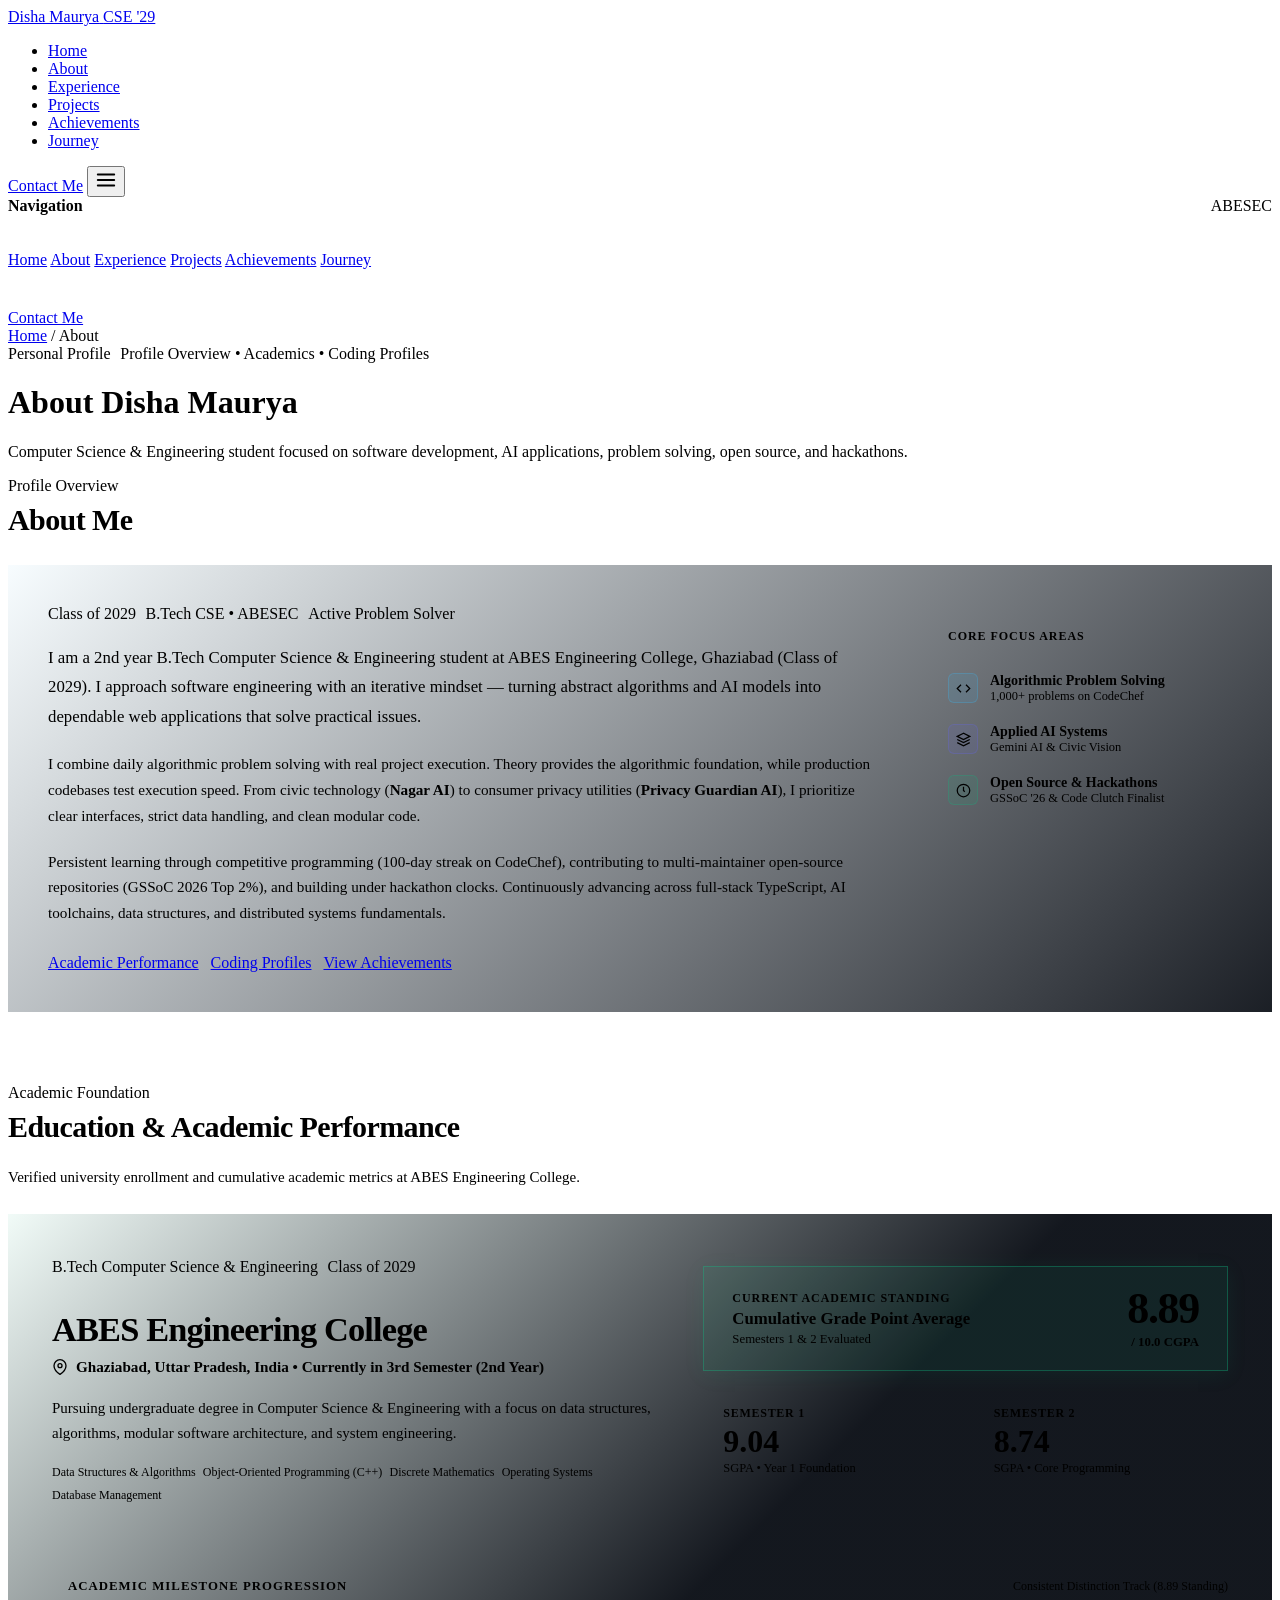
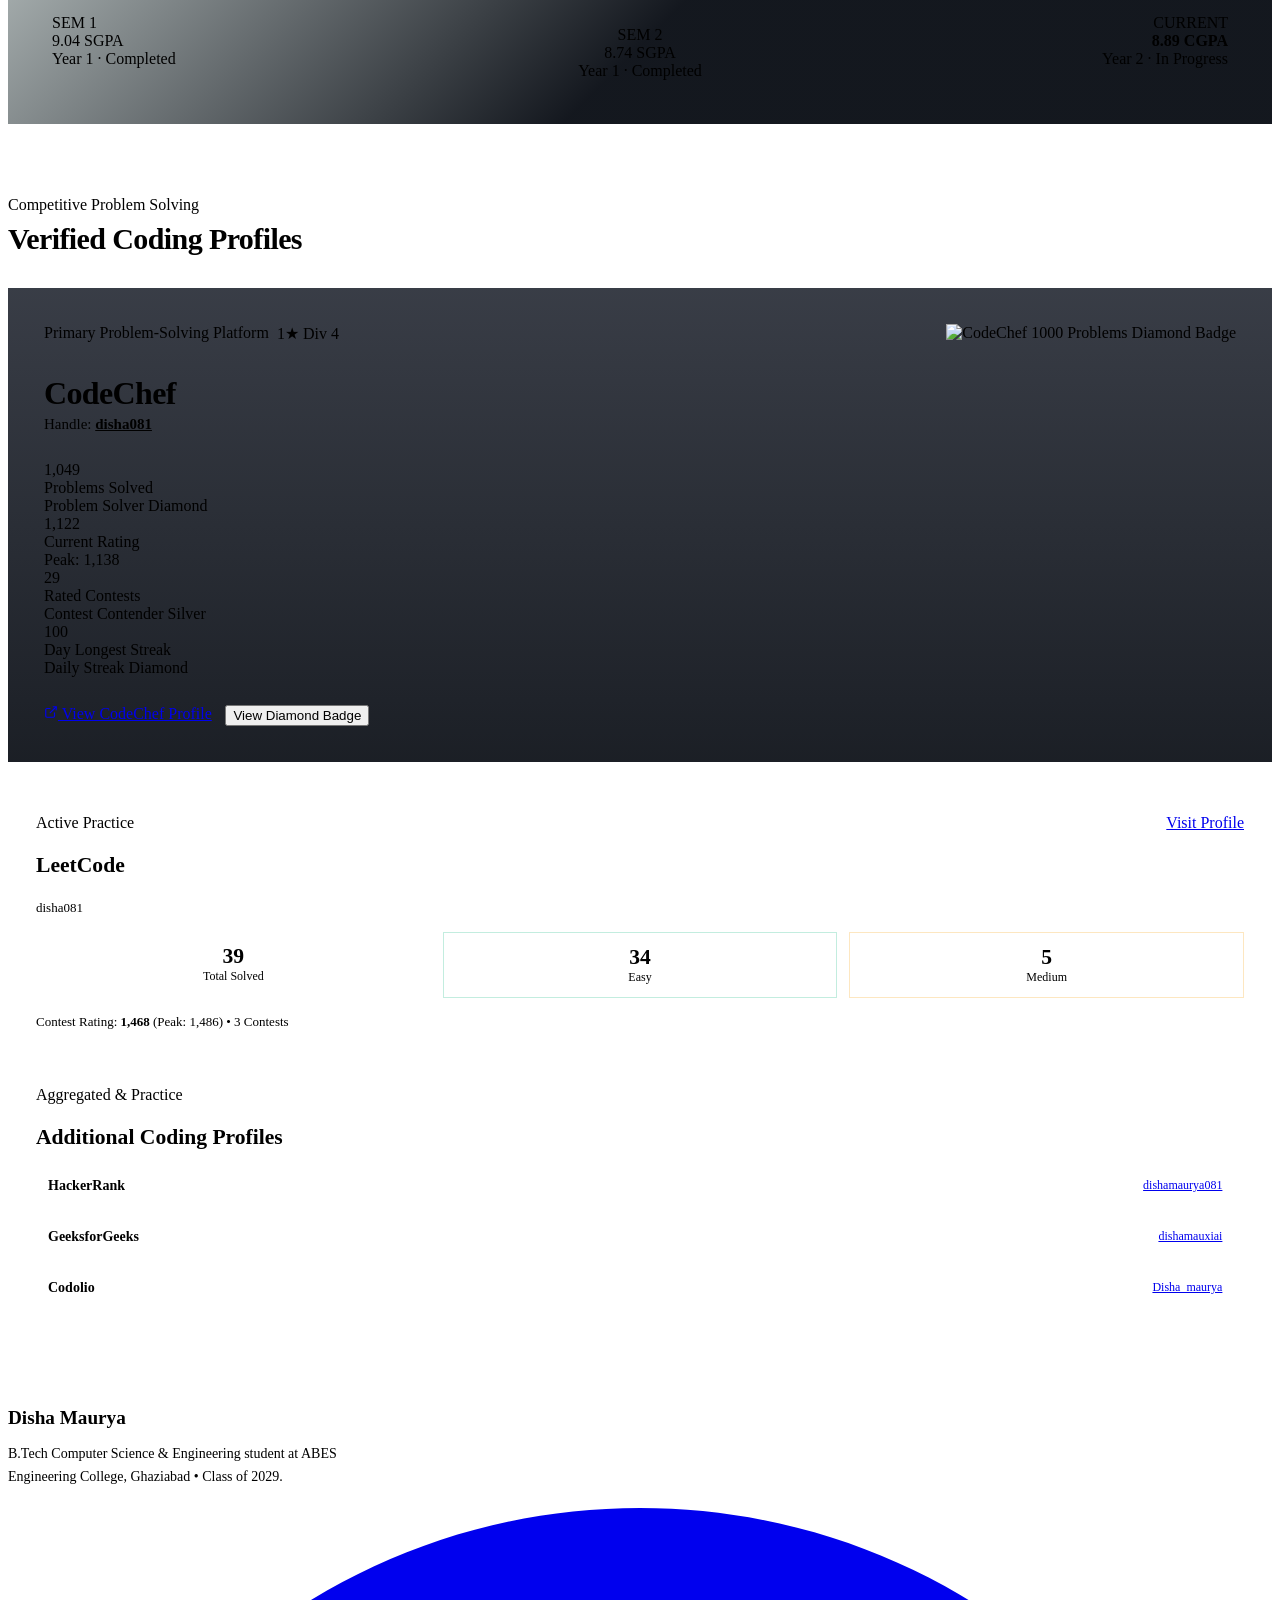
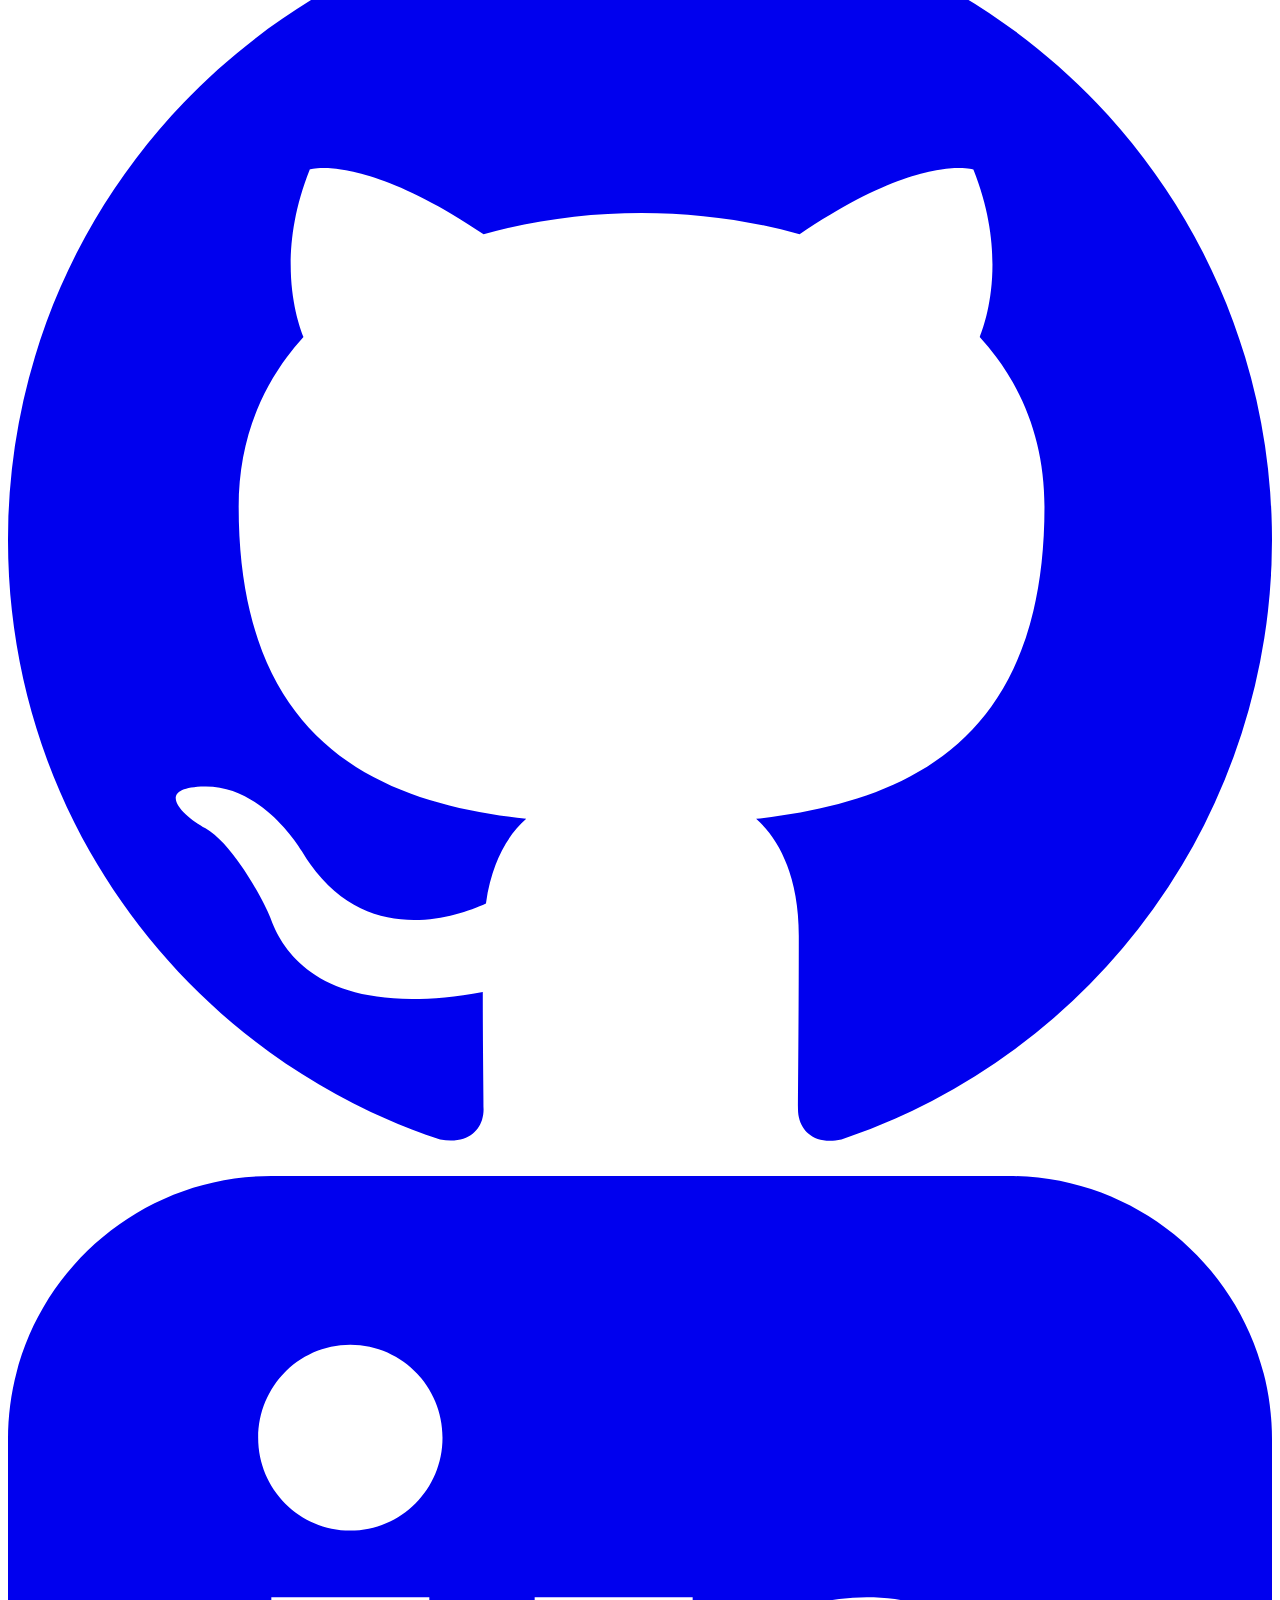
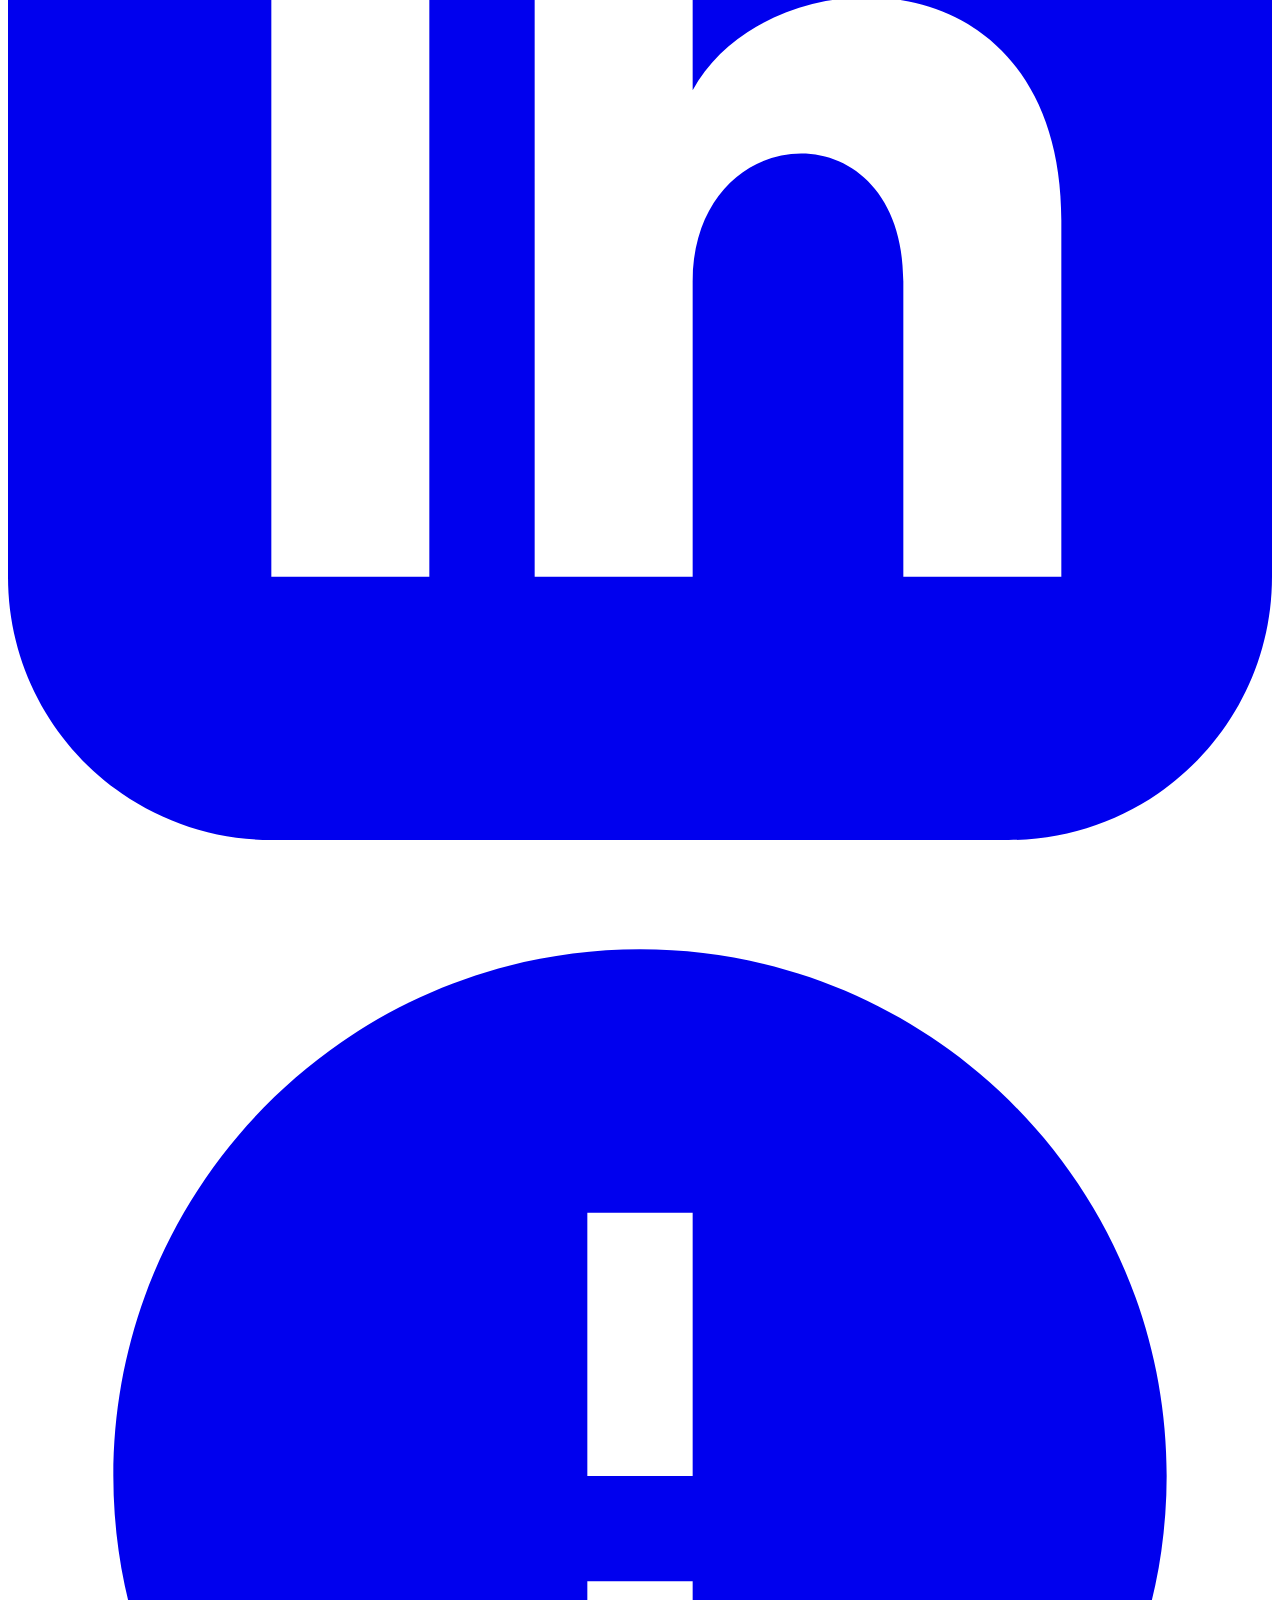
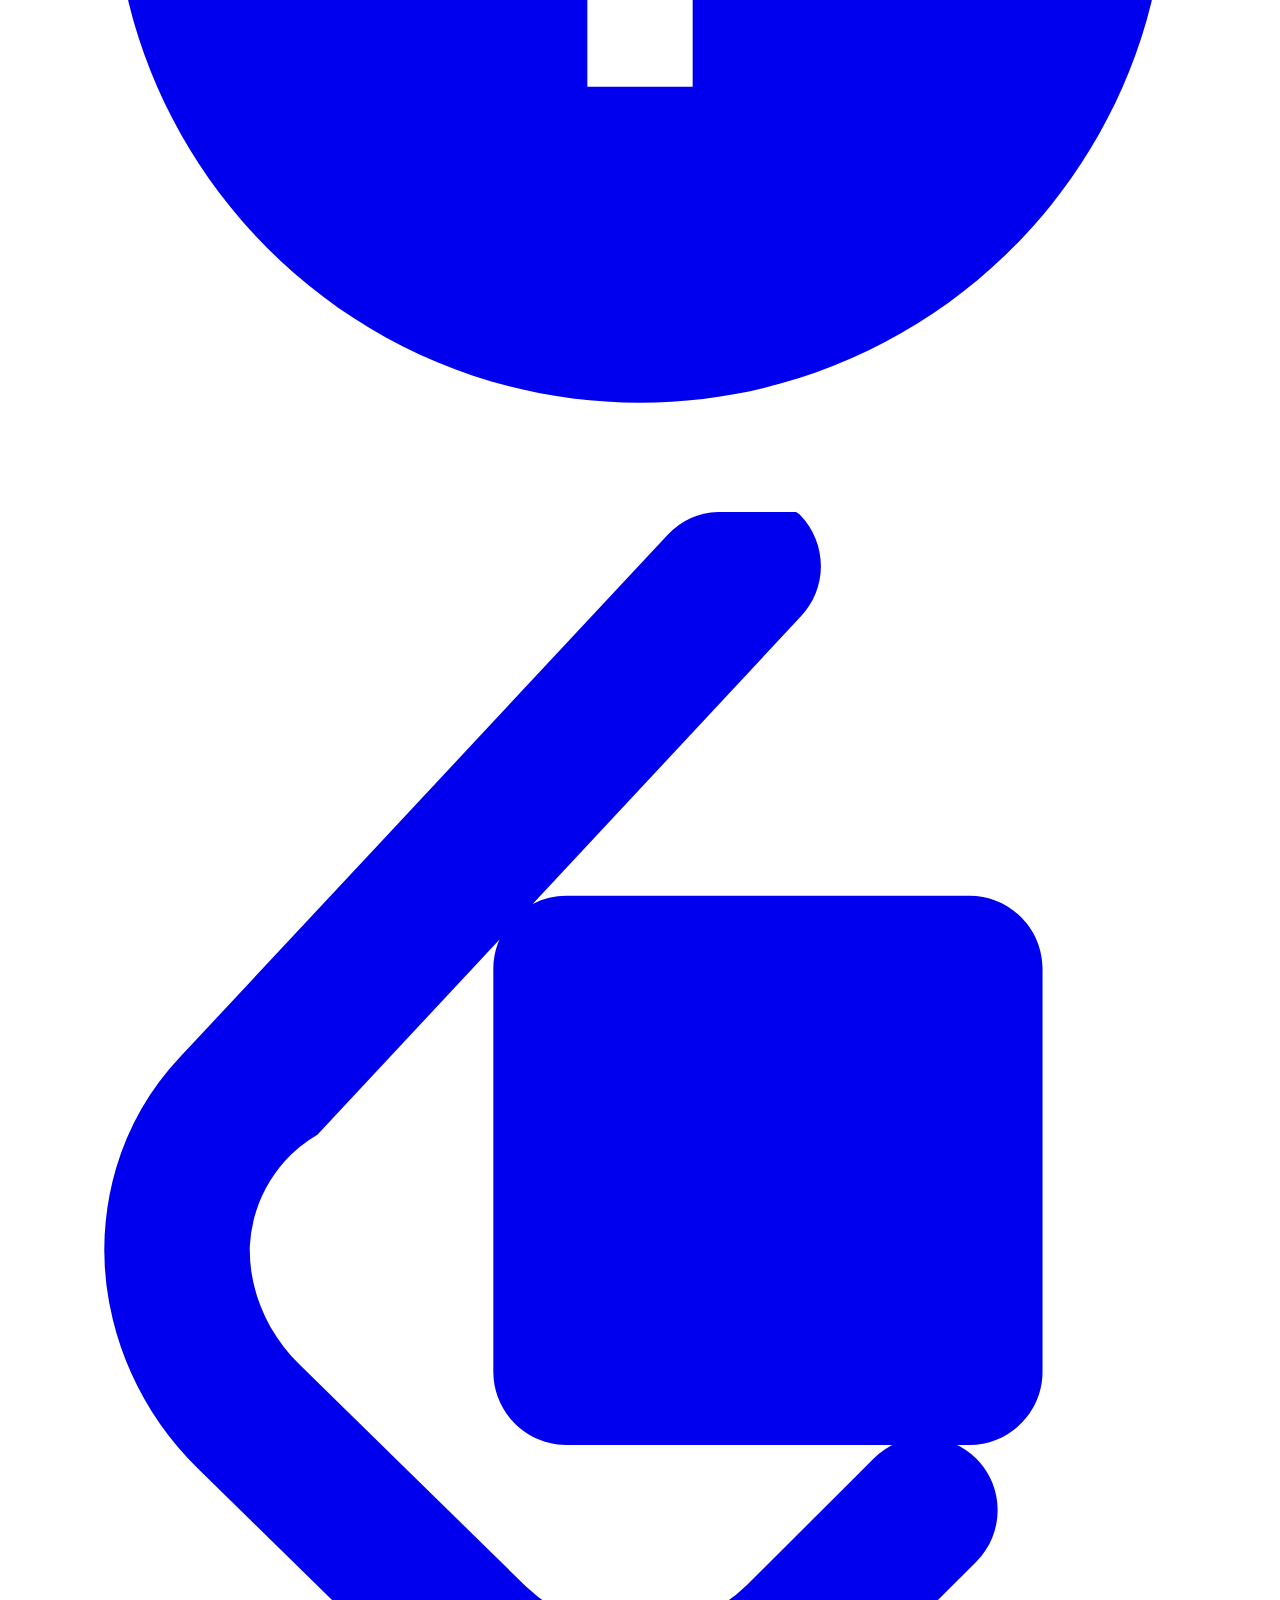
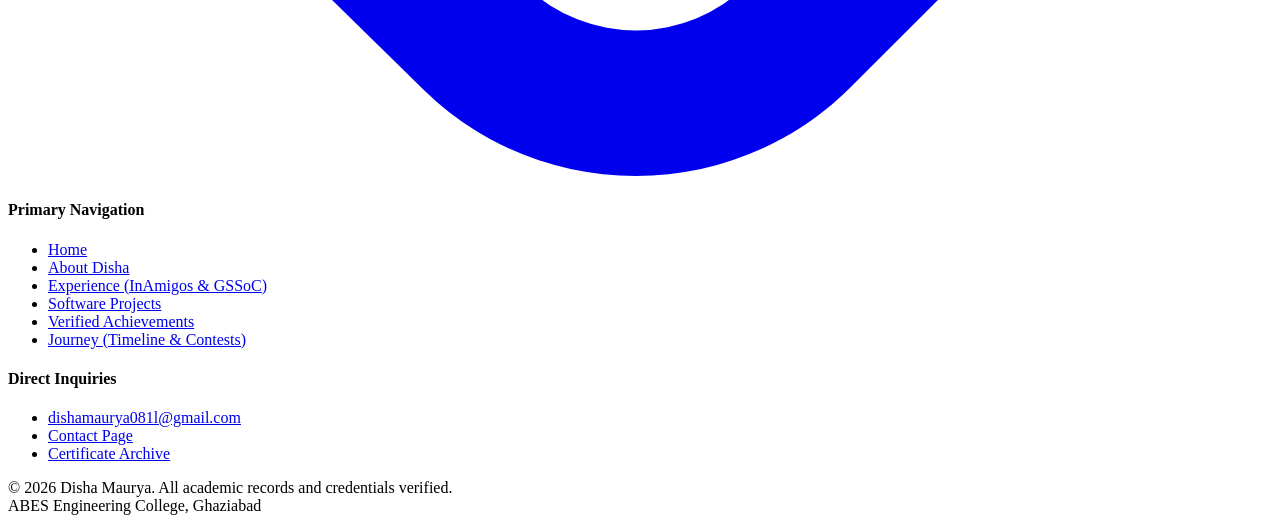
==== about.html @ a2d7d1d0 "about" ====
<!DOCTYPE html>
<html lang="en">
<head>
  <meta charset="UTF-8">
  <meta name="viewport" content="width=device-width, initial-scale=1.0">
  <meta name="description" content="About Disha Maurya — B.Tech Computer Science & Engineering student at ABES Engineering College (CGPA 8.89/10). Academic performance, competitive coding profiles, and verified achievements.">
  <title>About | Disha Maurya</title>
  <link rel="stylesheet" href="css/style.css">
  <link rel="stylesheet" href="css/animations.css">
  <link rel="icon" type="image/svg+xml" href="data:image/svg+xml,<svg xmlns='http://www.w3.org/2000/svg' viewBox='0 0 24 24' fill='%2338bdf8'><path d='M12 2L2 7l10 5 10-5-10-5zM2 17l10 5 10-5M2 12l10 5 10-5'/></svg>">
</head>
<body>

  <!-- Site Navigation -->
  <header class="site-header">
    <div class="container nav-container">
      <a href="index.html" class="brand-logo" aria-label="Disha Maurya Home">
        <span>Disha Maurya</span>
        <span class="brand-badge">CSE '29</span>
      </a>

      <nav aria-label="Main Navigation">
        <ul class="nav-links">
          <li><a href="index.html" class="nav-link">Home</a></li>
          <li><a href="about.html" class="nav-link active">About</a></li>
          <li><a href="experience.html" class="nav-link">Experience</a></li>
          <li><a href="projects.html" class="nav-link">Projects</a></li>
          <li><a href="achievements.html" class="nav-link">Achievements</a></li>
          <li><a href="journey.html" class="nav-link">Journey</a></li>
        </ul>
      </nav>

      <div class="nav-actions">
        <a href="contact.html" class="btn btn-primary btn-sm">Contact Me</a>
        <button class="mobile-toggle" aria-label="Toggle navigation menu" aria-expanded="false">
          <svg width="22" height="22" viewBox="0 0 24 24" fill="none" stroke="currentColor" stroke-width="2" stroke-linecap="round" stroke-linejoin="round">
            <line x1="3" y1="12" x2="21" y2="12"></line>
            <line x1="3" y1="6" x2="21" y2="6"></line>
            <line x1="3" y1="18" x2="21" y2="18"></line>
          </svg>
        </button>
      </div>
    </div>
  </header>

  <!-- Mobile Drawer -->
  <div class="mobile-backdrop"></div>
  <aside class="mobile-drawer">
    <div style="display: flex; justify-content: space-between; align-items: center; margin-bottom: 1.5rem; padding-bottom: 0.75rem; border-bottom: 1px solid var(--border-subtle);">
      <span style="font-weight: 700; font-size: 1rem;">Navigation</span>
      <span class="brand-badge">ABESEC</span>
    </div>
    <a href="index.html" class="nav-link">Home</a>
    <a href="about.html" class="nav-link active">About</a>
    <a href="experience.html" class="nav-link">Experience</a>
    <a href="projects.html" class="nav-link">Projects</a>
    <a href="achievements.html" class="nav-link">Achievements</a>
    <a href="journey.html" class="nav-link">Journey</a>
    <div style="margin-top: 1.5rem; padding-top: 1rem; border-top: 1px solid var(--border-subtle);">
      <a href="contact.html" class="btn btn-primary btn-sm" style="width: 100%; text-align: center;">Contact Me</a>
    </div>
  </aside>

  <!-- Main Content -->
  <main class="container">
    <div class="page-header">
      <div class="breadcrumb">
        <a href="index.html">Home</a>
        <span>/</span>
        <span style="color: var(--text-primary);">About</span>
      </div>
      <div style="display: flex; align-items: center; gap: 0.6rem; margin-bottom: 0.5rem;">
        <span class="badge badge-cyan">Personal Profile</span>
        <span class="pill-tag mono">Profile Overview • Academics • Coding Profiles</span>
      </div>
      <h1 class="page-title">About Disha Maurya</h1>
      <p class="page-subtitle">
        Computer Science &amp; Engineering student focused on software development, AI applications, problem solving, open source, and hackathons.
      </p>
    </div>

    <!-- =====================================================================
         SECTION 1: ABOUT ME (Structured Profile Overview)
         ===================================================================== -->
    <section id="about-me" class="reveal" style="margin-bottom: 4.5rem;">
      <div style="margin-bottom: 1.75rem;">
        <span class="badge badge-cyan">Profile Overview</span>
        <h2 style="font-size: 1.875rem; font-weight: 800; letter-spacing: -0.02em; margin-top: 0.5rem;">
          About Me
        </h2>
      </div>

      <div class="card" style="padding: 2.5rem; border-color: rgba(56, 189, 248, 0.25); background: linear-gradient(135deg, rgba(56, 189, 248, 0.04) 0%, rgba(15, 19, 26, 0.95) 100%); position: relative; overflow: hidden;">
        <div style="position: absolute; top: 0; left: 0; width: 100%; height: 3px; background: linear-gradient(90deg, var(--accent-cyan), rgba(56, 189, 248, 0.1));"></div>
        
        <div class="about-hero-grid" style="display: grid; grid-template-columns: 1fr auto; gap: 2.5rem; align-items: start;">
          <div>
            <div style="display: flex; align-items: center; gap: 0.6rem; margin-bottom: 1.25rem; flex-wrap: wrap;">
              <span class="badge badge-neutral">Class of 2029</span>
              <span class="pill-tag mono">B.Tech CSE • ABESEC</span>
              <span class="pill-tag mono" style="color: var(--accent-emerald); border-color: rgba(16, 185, 129, 0.3);">Active Problem Solver</span>
            </div>

            <p style="font-size: 1.05rem; line-height: 1.75; color: var(--text-primary); margin-bottom: 1.25rem;">
              I am a 2nd year B.Tech Computer Science &amp; Engineering student at ABES Engineering College, Ghaziabad (Class of 2029). I approach software engineering with an iterative mindset — turning abstract algorithms and AI models into dependable web applications that solve practical issues.
            </p>

            <p style="font-size: 0.95rem; line-height: 1.7; color: var(--text-secondary); margin-bottom: 1.25rem;">
              I combine daily algorithmic problem solving with real project execution. Theory provides the algorithmic foundation, while production codebases test execution speed. From civic technology (<strong>Nagar AI</strong>) to consumer privacy utilities (<strong>Privacy Guardian AI</strong>), I prioritize clear interfaces, strict data handling, and clean modular code.
            </p>

            <p style="font-size: 0.95rem; line-height: 1.7; color: var(--text-muted); margin-bottom: 1.75rem;">
              Persistent learning through competitive programming (100-day streak on CodeChef), contributing to multi-maintainer open-source repositories (GSSoC 2026 Top 2%), and building under hackathon clocks. Continuously advancing across full-stack TypeScript, AI toolchains, data structures, and distributed systems fundamentals.
            </p>

            <div style="display: flex; gap: 0.75rem; flex-wrap: wrap;">
              <a href="#education" class="btn btn-primary btn-sm">Academic Performance</a>
              <a href="#coding-profiles" class="btn btn-secondary btn-sm">Coding Profiles</a>
              <a href="achievements.html" class="btn btn-secondary btn-sm">View Achievements</a>
            </div>
          </div>

          <!-- Quick facts sidebar card -->
          <div style="min-width: 260px; background: var(--bg-tertiary); border: 1px solid var(--border-subtle); border-radius: var(--radius-md); padding: 1.5rem; display: flex; flex-direction: column; gap: 1.25rem;">
            <div style="font-size: 0.75rem; text-transform: uppercase; letter-spacing: 0.08em; color: var(--text-dim); font-weight: 700; border-bottom: 1px solid var(--border-subtle); padding-bottom: 0.6rem;">
              Core Focus Areas
            </div>
            
            <div style="display: flex; align-items: flex-start; gap: 0.75rem;">
              <div style="width: 28px; height: 28px; border-radius: 6px; background: rgba(56, 189, 248, 0.1); border: 1px solid rgba(56, 189, 248, 0.25); display: flex; align-items: center; justify-content: center; flex-shrink: 0; color: var(--accent-cyan);">
                <svg width="15" height="15" viewBox="0 0 24 24" fill="none" stroke="currentColor" stroke-width="2"><polyline points="16 18 22 12 16 6"></polyline><polyline points="8 6 2 12 8 18"></polyline></svg>
              </div>
              <div>
                <div style="font-weight: 700; font-size: 0.875rem;">Algorithmic Problem Solving</div>
                <div style="font-size: 0.78rem; color: var(--text-muted);">1,000+ problems on CodeChef</div>
              </div>
            </div>

            <div style="display: flex; align-items: flex-start; gap: 0.75rem;">
              <div style="width: 28px; height: 28px; border-radius: 6px; background: rgba(99, 102, 241, 0.1); border: 1px solid rgba(99, 102, 241, 0.25); display: flex; align-items: center; justify-content: center; flex-shrink: 0; color: var(--accent-indigo);">
                <svg width="15" height="15" viewBox="0 0 24 24" fill="none" stroke="currentColor" stroke-width="2"><polygon points="12 2 2 7 12 12 22 7 12 2"></polygon><polyline points="2 17 12 22 22 17"></polyline><polyline points="2 12 12 17 22 12"></polyline></svg>
              </div>
              <div>
                <div style="font-weight: 700; font-size: 0.875rem;">Applied AI Systems</div>
                <div style="font-size: 0.78rem; color: var(--text-muted);">Gemini AI &amp; Civic Vision</div>
              </div>
            </div>

            <div style="display: flex; align-items: flex-start; gap: 0.75rem;">
              <div style="width: 28px; height: 28px; border-radius: 6px; background: rgba(16, 185, 129, 0.1); border: 1px solid rgba(16, 185, 129, 0.25); display: flex; align-items: center; justify-content: center; flex-shrink: 0; color: var(--accent-emerald);">
                <svg width="15" height="15" viewBox="0 0 24 24" fill="none" stroke="currentColor" stroke-width="2"><circle cx="12" cy="12" r="10"></circle><polyline points="12 6 12 12 14 14"></polyline></svg>
              </div>
              <div>
                <div style="font-weight: 700; font-size: 0.875rem;">Open Source &amp; Hackathons</div>
                <div style="font-size: 0.78rem; color: var(--text-muted);">GSSoC '26 &amp; Code Clutch Finalist</div>
              </div>
            </div>

          </div>
        </div>
      </div>
    </section>

    <!-- =====================================================================
         SECTION 2: EDUCATION & ACADEMIC PERFORMANCE (Premium Composition)
         ===================================================================== -->
    <section id="education" class="reveal" style="margin-bottom: 4.5rem;">
      <div style="margin-bottom: 1.75rem;">
        <span class="badge badge-emerald">Academic Foundation</span>
        <h2 style="font-size: 1.875rem; font-weight: 800; letter-spacing: -0.02em; margin-top: 0.5rem;">
          Education &amp; Academic Performance
        </h2>
        <p style="color: var(--text-muted); font-size: 0.9375rem; margin-top: 0.35rem;">
          Verified university enrollment and cumulative academic metrics at ABES Engineering College.
        </p>
      </div>

      <div class="card" style="padding: 2.75rem; border-color: rgba(16, 185, 129, 0.35); background: linear-gradient(135deg, rgba(16, 185, 129, 0.06) 0%, rgba(15, 19, 26, 0.98) 60%); position: relative; overflow: hidden;">
        <!-- Accent Glow Line -->
        <div style="position: absolute; top: 0; left: 0; width: 100%; height: 3px; background: linear-gradient(90deg, var(--accent-emerald), rgba(56, 189, 248, 0.6), transparent);"></div>

        <!-- Upper Composition: Identity Left + Large Statistics Right -->
        <div class="education-split-grid" style="display: grid; grid-template-columns: 1.15fr 1fr; gap: 3rem; align-items: center; margin-bottom: 2.75rem;">
          
          <!-- LEFT: Education Identity -->
          <div>
            <div style="display: flex; align-items: center; gap: 0.6rem; margin-bottom: 0.75rem; flex-wrap: wrap;">
              <span class="badge badge-emerald">B.Tech Computer Science &amp; Engineering</span>
              <span class="pill-tag mono">Class of 2029</span>
            </div>
            
            <h3 style="font-size: 2.15rem; font-weight: 800; letter-spacing: -0.025em; line-height: 1.15; margin-bottom: 0.5rem; color: var(--text-primary);">
              ABES Engineering College
            </h3>
            
            <div style="display: flex; align-items: center; gap: 0.5rem; color: var(--accent-cyan); font-weight: 600; font-size: 0.95rem; margin-bottom: 1.25rem;">
              <svg width="16" height="16" viewBox="0 0 24 24" fill="none" stroke="currentColor" stroke-width="2"><path d="M21 10c0 7-9 13-9 13s-9-6-9-13a9 9 0 0 1 18 0z"></path><circle cx="12" cy="10" r="3"></circle></svg>
              <span>Ghaziabad, Uttar Pradesh, India • Currently in 3rd Semester (2nd Year)</span>
            </div>

            <p style="color: var(--text-secondary); font-size: 0.9375rem; line-height: 1.65; margin-bottom: 1.25rem;">
              Pursuing undergraduate degree in Computer Science &amp; Engineering with a focus on data structures, algorithms, modular software architecture, and system engineering.
            </p>

            <div style="display: flex; flex-wrap: wrap; gap: 0.45rem;">
              <span class="pill-tag" style="font-size: 0.75rem;">Data Structures &amp; Algorithms</span>
              <span class="pill-tag" style="font-size: 0.75rem;">Object-Oriented Programming (C++)</span>
              <span class="pill-tag" style="font-size: 0.75rem;">Discrete Mathematics</span>
              <span class="pill-tag" style="font-size: 0.75rem;">Operating Systems</span>
              <span class="pill-tag" style="font-size: 0.75rem;">Database Management</span>
            </div>
          </div>

          <!-- RIGHT: Large Academic Statistics -->
          <div class="education-stats-col" style="display: flex; flex-direction: column; gap: 1rem;">
            
            <!-- CGPA Feature Card -->
            <div class="stat-highlight-card" style="background: rgba(16, 185, 129, 0.08); border: 1.5px solid rgba(16, 185, 129, 0.35); border-radius: var(--radius-md); padding: 1.25rem 1.75rem; display: flex; justify-content: space-between; align-items: center; box-shadow: 0 4px 20px rgba(16, 185, 129, 0.08);">
              <div>
                <div style="font-size: 0.75rem; text-transform: uppercase; letter-spacing: 0.08em; color: var(--accent-emerald); font-weight: 700; margin-bottom: 0.2rem;">
                  Current Academic Standing
                </div>
                <div style="font-size: 1.05rem; font-weight: 700; color: var(--text-primary);">
                  Cumulative Grade Point Average
                </div>
                <div style="font-size: 0.8rem; color: var(--text-muted); margin-top: 0.15rem;">
                  Semesters 1 &amp; 2 Evaluated
                </div>
              </div>
              <div style="text-align: right;">
                <div class="mono count-up-number" style="font-size: 2.75rem; font-weight: 900; color: var(--accent-emerald); line-height: 1; letter-spacing: -0.03em;">
                  8.89
                </div>
                <div style="font-size: 0.8rem; color: var(--text-dim); font-weight: 600; margin-top: 0.25rem;">
                  / 10.0 CGPA
                </div>
              </div>
            </div>

            <!-- Two Semester Breakdown Cards -->
            <div style="display: grid; grid-template-columns: 1fr 1fr; gap: 1rem;">
              <div style="background: var(--bg-tertiary); border: 1px solid var(--border-subtle); border-radius: var(--radius-md); padding: 1.15rem 1.25rem; transition: border-color 0.2s ease;">
                <div style="font-size: 0.75rem; text-transform: uppercase; letter-spacing: 0.06em; color: var(--text-dim); font-weight: 700; margin-bottom: 0.25rem;">
                  Semester 1
                </div>
                <div class="mono count-up-number" style="font-size: 2rem; font-weight: 800; color: var(--accent-cyan); line-height: 1; margin-bottom: 0.25rem;">
                  9.04
                </div>
                <div style="font-size: 0.78rem; color: var(--text-muted);">SGPA • Year 1 Foundation</div>
              </div>

              <div style="background: var(--bg-tertiary); border: 1px solid var(--border-subtle); border-radius: var(--radius-md); padding: 1.15rem 1.25rem; transition: border-color 0.2s ease;">
                <div style="font-size: 0.75rem; text-transform: uppercase; letter-spacing: 0.06em; color: var(--text-dim); font-weight: 700; margin-bottom: 0.25rem;">
                  Semester 2
                </div>
                <div class="mono count-up-number" style="font-size: 2rem; font-weight: 800; color: var(--accent-cyan); line-height: 1; margin-bottom: 0.25rem;">
                  8.74
                </div>
                <div style="font-size: 0.78rem; color: var(--text-muted);">SGPA • Core Programming</div>
              </div>
            </div>

          </div>
        </div>

        <!-- LOWER: Subtle Academic Progression Visualization -->
        <div class="academic-progression-wrap" style="padding-top: 2rem; border-top: 1px solid var(--border-subtle);">
          <div style="display: flex; justify-content: space-between; align-items: center; margin-bottom: 1.25rem; flex-wrap: wrap; gap: 0.5rem;">
            <div style="font-size: 0.8rem; text-transform: uppercase; letter-spacing: 0.08em; color: var(--text-dim); font-weight: 700; display: flex; align-items: center; gap: 0.5rem;">
              <span style="display: inline-block; width: 8px; height: 8px; border-radius: 50%; background: var(--accent-emerald);"></span>
              Academic Milestone Progression
            </div>
            <div class="mono" style="font-size: 0.75rem; color: var(--text-muted);">
              Consistent Distinction Track (8.89 Standing)
            </div>
          </div>

          <!-- Progression Track -->
          <div class="progression-timeline">
            <!-- Progression line background -->
            <div class="progression-track-line">
              <div class="progression-track-fill" id="eduProgressionFill"></div>
            </div>

            <!-- Nodes Grid -->
            <div class="progression-nodes-grid" style="display: grid; grid-template-columns: 1fr 1fr 1fr; position: relative; z-index: 2;">
              
              <!-- Node 1: Sem 1 -->
              <div class="progression-node-item">
                <div class="progression-node-circle passed">
                  <span class="node-inner-dot"></span>
                </div>
                <div class="progression-node-label">SEM 1</div>
                <div class="mono progression-node-score" style="color: var(--accent-cyan);">9.04 SGPA</div>
                <div class="progression-node-sub">Year 1 · Completed</div>
              </div>

              <!-- Node 2: Sem 2 -->
              <div class="progression-node-item" style="text-align: center;">
                <div class="progression-node-circle passed" style="margin: 0 auto 0.75rem;">
                  <span class="node-inner-dot"></span>
                </div>
                <div class="progression-node-label">SEM 2</div>
                <div class="mono progression-node-score" style="color: var(--accent-cyan);">8.74 SGPA</div>
                <div class="progression-node-sub">Year 1 · Completed</div>
              </div>

              <!-- Node 3: Current CGPA -->
              <div class="progression-node-item" style="text-align: right;">
                <div class="progression-node-circle active" style="margin-left: auto; margin-right: 0;">
                  <span class="node-inner-dot"></span>
                  <span class="node-pulse-ring"></span>
                </div>
                <div class="progression-node-label" style="color: var(--accent-emerald);">CURRENT</div>
                <div class="mono progression-node-score" style="color: var(--accent-emerald); font-weight: 800;">8.89 CGPA</div>
                <div class="progression-node-sub">Year 2 · In Progress</div>
              </div>

            </div>
          </div>
        </div>

      </div>
    </section>

    <!-- =====================================================================
         SECTION 3: CODING PROFILES (CodeChef, LeetCode, HackerRank, GfG, Codolio)
         ===================================================================== -->
    <section id="coding-profiles" class="reveal" style="margin-bottom: 4.5rem;">
      <div style="margin-bottom: 2rem;">
        <span class="badge badge-cyan">Competitive Problem Solving</span>
        <h2 style="font-size: 1.875rem; font-weight: 800; letter-spacing: -0.02em; margin-top: 0.5rem;">
          Verified Coding Profiles
        </h2>
      </div>

      <!-- Primary Featured Platform: CodeChef -->
      <div class="card" style="border-color: rgba(56, 189, 248, 0.35); padding: 2.25rem; margin-bottom: 1.5rem; background: linear-gradient(180deg, rgba(22, 27, 38, 0.85) 0%, rgba(15, 19, 26, 0.95) 100%);">
        <div style="display: flex; justify-content: space-between; align-items: flex-start; gap: 1.5rem; flex-wrap: wrap; margin-bottom: 1.75rem;">
          <div>
            <div style="display: flex; align-items: center; gap: 0.5rem; margin-bottom: 0.35rem; flex-wrap: wrap;">
              <span class="badge badge-cyan">Primary Problem-Solving Platform</span>
              <span class="badge badge-neutral">1★ Div 4</span>
            </div>
            <h3 style="font-size: 2rem; font-weight: 800; letter-spacing: -0.02em; margin-bottom: 0.25rem;">
              CodeChef
            </h3>
            <div class="mono" style="font-size: 0.9375rem; color: var(--text-muted);">
              Handle: <a href="https://www.codechef.com/users/disha081" target="_blank" rel="noopener noreferrer" style="color: var(--accent-cyan); font-weight: 600;">disha081</a>
            </div>
          </div>

          <div class="badge-image-container" data-certificate-src="assets/achievements/CodeChef_1000_Problems.png" data-certificate-title="CodeChef 1000 Problems — Problem Solver Diamond Badge" title="Click to view Problem Solver Diamond Badge">
            <img src="assets/achievements/CodeChef_1000_Problems.png" alt="CodeChef 1000 Problems Diamond Badge">
          </div>
        </div>

        <!-- CodeChef Stats Grid -->
        <div class="stats-grid" style="margin-bottom: 1.75rem;">
          <div class="stat-card">
            <div class="stat-number" style="color: var(--accent-cyan);">1,049</div>
            <div class="stat-label">Problems Solved</div>
            <span class="stat-tag">Problem Solver Diamond</span>
          </div>
          <div class="stat-card">
            <div class="stat-number">1,122</div>
            <div class="stat-label">Current Rating</div>
            <span class="stat-tag">Peak: 1,138</span>
          </div>
          <div class="stat-card">
            <div class="stat-number">29</div>
            <div class="stat-label">Rated Contests</div>
            <span class="stat-tag">Contest Contender Silver</span>
          </div>
          <div class="stat-card">
            <div class="stat-number">100</div>
            <div class="stat-label">Day Longest Streak</div>
            <span class="stat-tag">Daily Streak Diamond</span>
          </div>
        </div>

        <div style="display: flex; gap: 0.85rem; flex-wrap: wrap;">
          <a href="https://www.codechef.com/users/disha081" target="_blank" rel="noopener noreferrer" class="btn btn-primary btn-sm">
            <svg width="14" height="14" viewBox="0 0 24 24" fill="none" stroke="currentColor" stroke-width="2"><path d="M18 13v6a2 2 0 0 1-2 2H5a2 2 0 0 1-2-2V8a2 2 0 0 1 2-2h6"></path><polyline points="15 3 21 3 21 9"></polyline><line x1="10" y1="14" x2="21" y2="3"></line></svg>
            View CodeChef Profile
          </a>
          <button data-certificate-src="assets/achievements/CodeChef_1000_Problems.png" data-certificate-title="CodeChef 1000 Problems — Problem Solver Diamond Badge" class="btn btn-secondary btn-sm">
            View Diamond Badge
          </button>
        </div>
      </div>

      <!-- LeetCode Card & Secondary Platforms -->
      <div class="grid-2" style="gap: 1.5rem;">
        
        <!-- LeetCode -->
        <div class="card" style="padding: 1.75rem; border-color: rgba(245, 158, 11, 0.3);">
          <div style="display: flex; justify-content: space-between; align-items: flex-start; margin-bottom: 1rem;">
            <div>
              <span class="badge badge-amber" style="margin-bottom: 0.35rem;">Active Practice</span>
              <h3 style="font-size: 1.35rem; font-weight: 700;">LeetCode</h3>
              <div class="mono" style="font-size: 0.8125rem; color: var(--text-muted);">disha081</div>
            </div>
            <a href="https://leetcode.com/u/disha081/" target="_blank" rel="noopener noreferrer" class="btn btn-secondary btn-sm">Visit Profile</a>
          </div>

          <div style="display: grid; grid-template-columns: repeat(3, 1fr); gap: 0.75rem; margin-bottom: 1rem; text-align: center;">
            <div style="background: var(--bg-tertiary); padding: 0.75rem; border-radius: var(--radius-sm); border: 1px solid var(--border-subtle);">
              <div class="mono count-up-number" style="font-size: 1.35rem; font-weight: 700; color: var(--text-primary);">39</div>
              <div style="font-size: 0.75rem; color: var(--text-muted);">Total Solved</div>
            </div>
            <div style="background: var(--bg-tertiary); padding: 0.75rem; border-radius: var(--radius-sm); border: 1px solid rgba(16, 185, 129, 0.25);">
              <div class="mono count-up-number" style="font-size: 1.35rem; font-weight: 700; color: var(--accent-emerald);">34</div>
              <div style="font-size: 0.75rem; color: var(--text-muted);">Easy</div>
            </div>
            <div style="background: var(--bg-tertiary); padding: 0.75rem; border-radius: var(--radius-sm); border: 1px solid rgba(245, 158, 11, 0.25);">
              <div class="mono count-up-number" style="font-size: 1.35rem; font-weight: 700; color: var(--accent-amber);">5</div>
              <div style="font-size: 0.75rem; color: var(--text-muted);">Medium</div>
            </div>
          </div>
          <div style="font-size: 0.8125rem; color: var(--text-muted);">Contest Rating: <strong>1,468</strong> (Peak: 1,486) • 3 Contests</div>
        </div>

        <!-- Codolio, HackerRank, GeeksforGeeks Combined -->
        <div class="card" style="padding: 1.75rem; display: flex; flex-direction: column; justify-content: space-between;">
          <div>
            <span class="badge badge-neutral" style="margin-bottom: 0.5rem;">Aggregated &amp; Practice</span>
            <h3 style="font-size: 1.35rem; font-weight: 700; margin-bottom: 1rem;">Additional Coding Profiles</h3>
            
            <div style="display: flex; flex-direction: column; gap: 0.75rem;">
              <div style="display: flex; justify-content: space-between; align-items: center; padding: 0.5rem 0.75rem; background: var(--bg-tertiary); border-radius: var(--radius-sm); border: 1px solid var(--border-subtle);">
                <span style="font-size: 0.875rem; font-weight: 600;">HackerRank</span>
                <a href="https://www.hackerrank.com/profile/dishamaurya081" target="_blank" rel="noopener noreferrer" class="btn btn-outline btn-sm" style="padding: 0.25rem 0.6rem; font-size: 0.75rem;">dishamaurya081</a>
              </div>
              <div style="display: flex; justify-content: space-between; align-items: center; padding: 0.5rem 0.75rem; background: var(--bg-tertiary); border-radius: var(--radius-sm); border: 1px solid var(--border-subtle);">
                <span style="font-size: 0.875rem; font-weight: 600;">GeeksforGeeks</span>
                <a href="https://www.geeksforgeeks.org/user/dishamauxiai/" target="_blank" rel="noopener noreferrer" class="btn btn-outline btn-sm" style="padding: 0.25rem 0.6rem; font-size: 0.75rem;">dishamauxiai</a>
              </div>
              <div style="display: flex; justify-content: space-between; align-items: center; padding: 0.5rem 0.75rem; background: var(--bg-tertiary); border-radius: var(--radius-sm); border: 1px solid var(--border-subtle);">
                <span style="font-size: 0.875rem; font-weight: 600;">Codolio</span>
                <a href="https://codolio.com/profile/Disha_maurya" target="_blank" rel="noopener noreferrer" class="btn btn-outline btn-sm" style="padding: 0.25rem 0.6rem; font-size: 0.75rem;">Disha_maurya</a>
              </div>
            </div>
          </div>
        </div>

      </div>
    </section>

  </main>

  <!-- Site Footer -->
  <footer class="site-footer">
    <div class="container">
      <div class="footer-grid">
        <div class="footer-col">
          <div style="font-weight: 700; font-size: 1.2rem; margin-bottom: 0.5rem;">Disha Maurya</div>
          <p style="color: var(--text-muted); font-size: 0.875rem; max-width: 380px; line-height: 1.6; margin-bottom: 1.25rem;">
            B.Tech Computer Science & Engineering student at ABES Engineering College, Ghaziabad • Class of 2029.
          </p>
          <div class="social-links">
            <a href="https://github.com/dishamaurya081-create" target="_blank" rel="noopener noreferrer" class="social-link" aria-label="GitHub"><svg viewBox="0 0 24 24" fill="currentColor"><path d="M12 0C5.37 0 0 5.37 0 12c0 5.31 3.435 9.795 8.205 11.385.6.105.825-.255.825-.57 0-.285-.015-1.23-.015-2.235-3.015.555-3.795-.735-4.035-1.41-.135-.345-.72-1.41-1.23-1.695-.42-.225-1.02-.78-.015-.795.945-.015 1.62.87 1.845 1.23 1.08 1.815 2.805 1.305 3.495.99.105-.78.42-1.305.765-1.605-2.67-.3-5.46-1.335-5.46-5.925 0-1.305.465-2.385 1.23-3.225-.12-.3-.54-1.53.12-3.18 0 0 1.005-.315 3.3 1.23.96-.27 1.98-.405 3-.405s2.04.135 3 .405c2.295-1.56 3.3-1.23 3.3-1.23.66 1.65.24 2.88.12 3.18.765.84 1.23 1.905 1.23 3.225 0 4.605-2.805 5.625-5.475 5.925.435.375.81 1.095.81 2.22 0 1.605-.015 2.895-.015 3.3 0 .315.225.69.825.57A12.02 12.02 0 0024 12c0-6.63-5.37-12-12-12z"/></svg></a>
            <a href="https://www.linkedin.com/in/disha-maurya-9996413b5/" target="_blank" rel="noopener noreferrer" class="social-link" aria-label="LinkedIn"><svg viewBox="0 0 24 24" fill="currentColor"><path d="M19 0h-14c-2.761 0-5 2.239-5 5v14c0 2.761 2.239 5 5 5h14c2.762 0 5-2.239 5-5v-14c0-2.761-2.238-5-5-5zm-11 19h-3v-11h3v11zm-1.5-12.268c-.966 0-1.75-.79-1.75-1.764s.784-1.764 1.75-1.764 1.75.79 1.75 1.764-.783 1.764-1.75 1.764zm13.5 12.268h-3v-5.604c0-3.368-4-3.113-4 0v5.604h-3v-11h3v1.765c1.396-2.586 7-2.777 7 2.476v6.759z"/></svg></a>
            <a href="https://www.codechef.com/users/disha081" target="_blank" rel="noopener noreferrer" class="social-link" aria-label="CodeChef"><svg viewBox="0 0 24 24" fill="currentColor"><path d="M12 2C6.48 2 2 6.48 2 12s4.48 10 10 10 10-4.48 10-10S17.52 2 12 2zm1 14h-2v-2h2v2zm0-4h-2V7h2v5z"/></svg></a>
            <a href="https://leetcode.com/u/disha081/" target="_blank" rel="noopener noreferrer" class="social-link" aria-label="LeetCode"><svg viewBox="0 0 24 24" fill="currentColor"><path d="M13.483 0a1.374 1.374 0 0 0-.961.438L7.116 6.226l-3.854 4.126a5.266 5.266 0 0 0-1.209 2.104 5.35 5.35 0 0 0-.125.513 5.527 5.527 0 0 0 .062 2.362 5.83 5.83 0 0 0 .349 1.017 5.938 5.938 0 0 0 1.271 1.818l4.277 4.193.039.038c2.248 2.165 5.852 2.133 8.063-.074l2.396-2.392c.54-.54.54-1.414.003-1.955a1.378 1.378 0 0 0-1.951-.003l-2.396 2.392a3.021 3.021 0 0 1-4.205.038l-.02-.019-4.276-4.193c-.652-.64-.972-1.469-.948-2.263a2.68 2.68 0 0 1 .666-1.607 2.6 2.6 0 0 1 .616-.499l3.8-4.069 5.36-5.748c.535-.541.535-1.418-.002-1.959A1.37 1.37 0 0 0 13.483 0zm-2.88 7.286c-.766 0-1.388.622-1.388 1.388v7.652c0 .766.622 1.388 1.388 1.388h7.652c.766 0 1.388-.622 1.388-1.388V8.674c0-.766-.622-1.388-1.388-1.388z"/></svg></a>
          </div>
        </div>

        <div class="footer-col">
          <h4>Primary Navigation</h4>
          <ul class="footer-links">
            <li><a href="index.html" class="footer-link">Home</a></li>
            <li><a href="about.html" class="footer-link">About Disha</a></li>
            <li><a href="experience.html" class="footer-link">Experience (InAmigos & GSSoC)</a></li>
            <li><a href="projects.html" class="footer-link">Software Projects</a></li>
            <li><a href="achievements.html" class="footer-link">Verified Achievements</a></li>
            <li><a href="journey.html" class="footer-link">Journey (Timeline & Contests)</a></li>
          </ul>
        </div>

        <div class="footer-col">
          <h4>Direct Inquiries</h4>
          <ul class="footer-links">
            <li><a href="mailto:dishamaurya081l@gmail.com" class="footer-link">dishamaurya081l@gmail.com</a></li>
            <li><a href="contact.html" class="footer-link">Contact Page</a></li>
            <li><a href="journey.html" class="footer-link">Certificate Archive</a></li>
          </ul>
        </div>
      </div>

      <div class="footer-bottom">
        <div>&copy; 2026 Disha Maurya. All academic records and credentials verified.</div>
        <div>ABES Engineering College, Ghaziabad</div>
      </div>
    </div>
  </footer>

  <script src="js/main.js"></script>
  <script src="js/animations.js"></script>
  <script src="js/cse-background.js"></script>
</body>
</html>
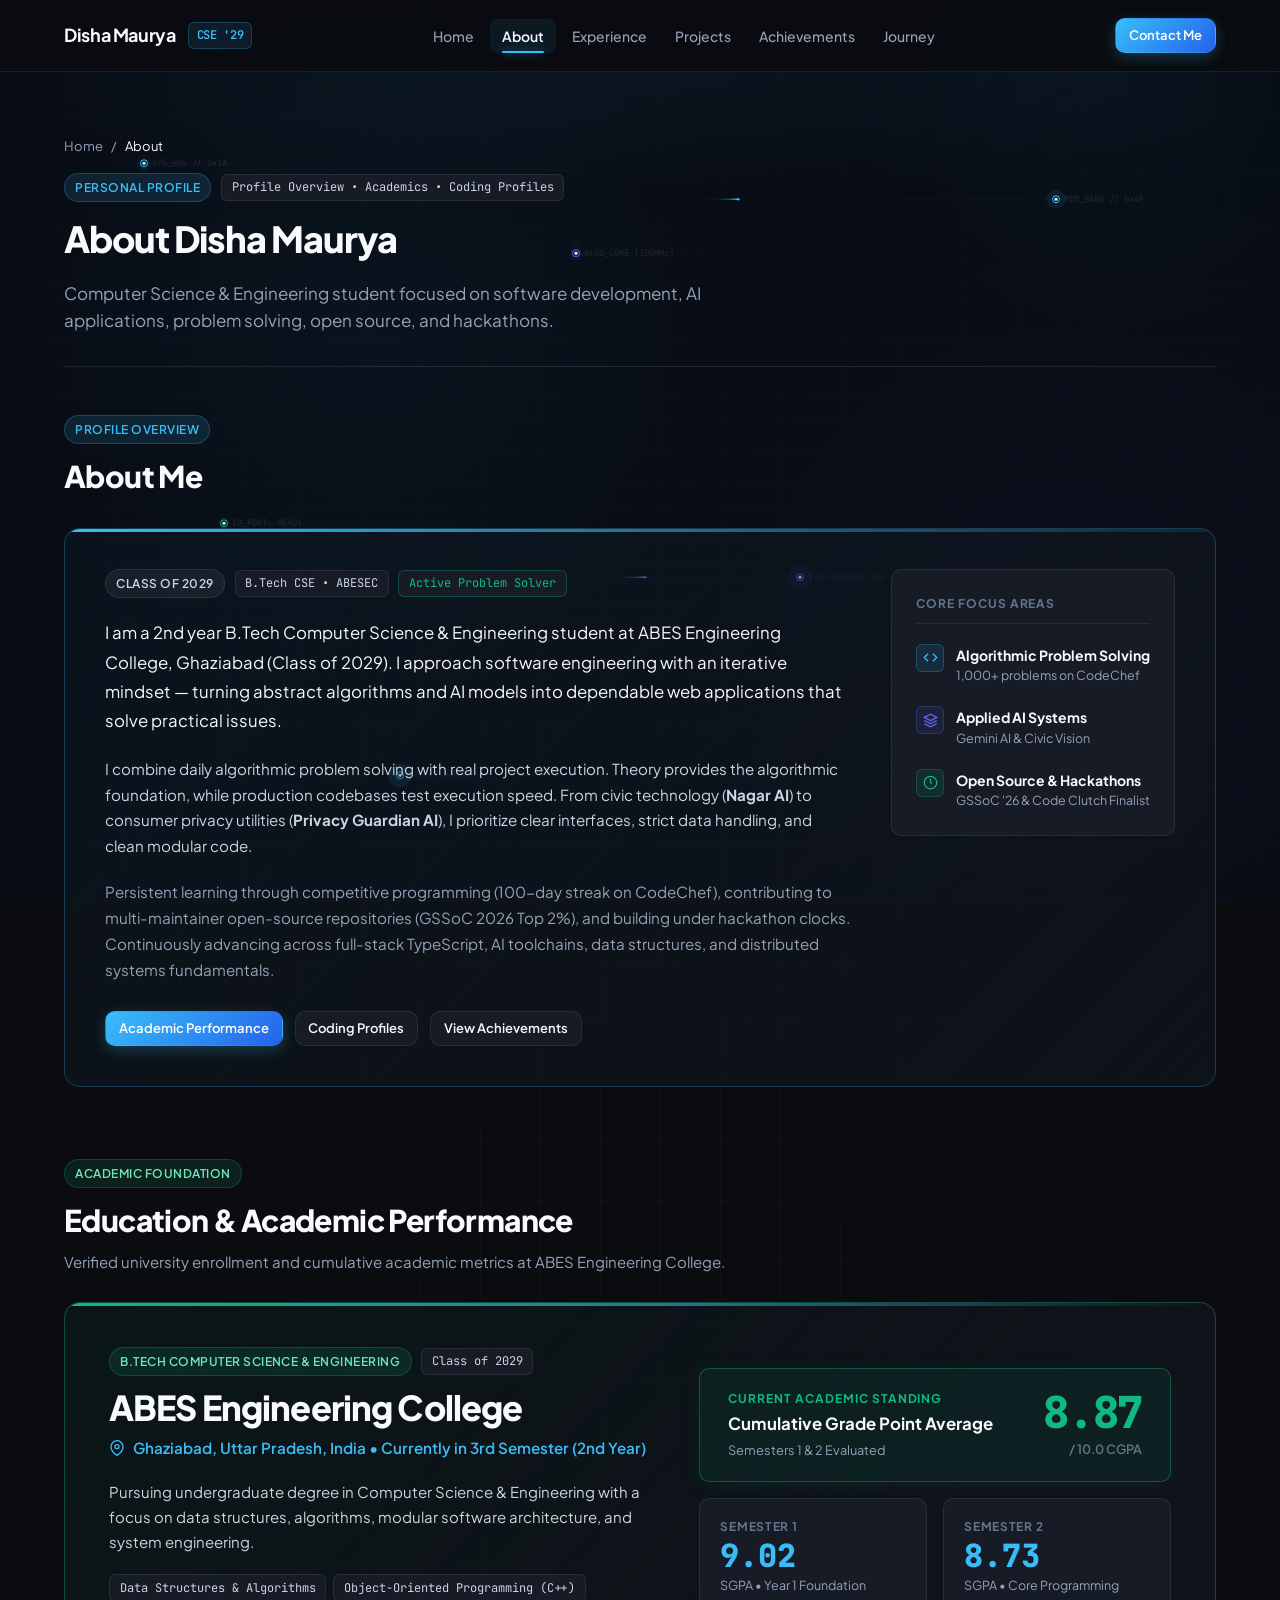
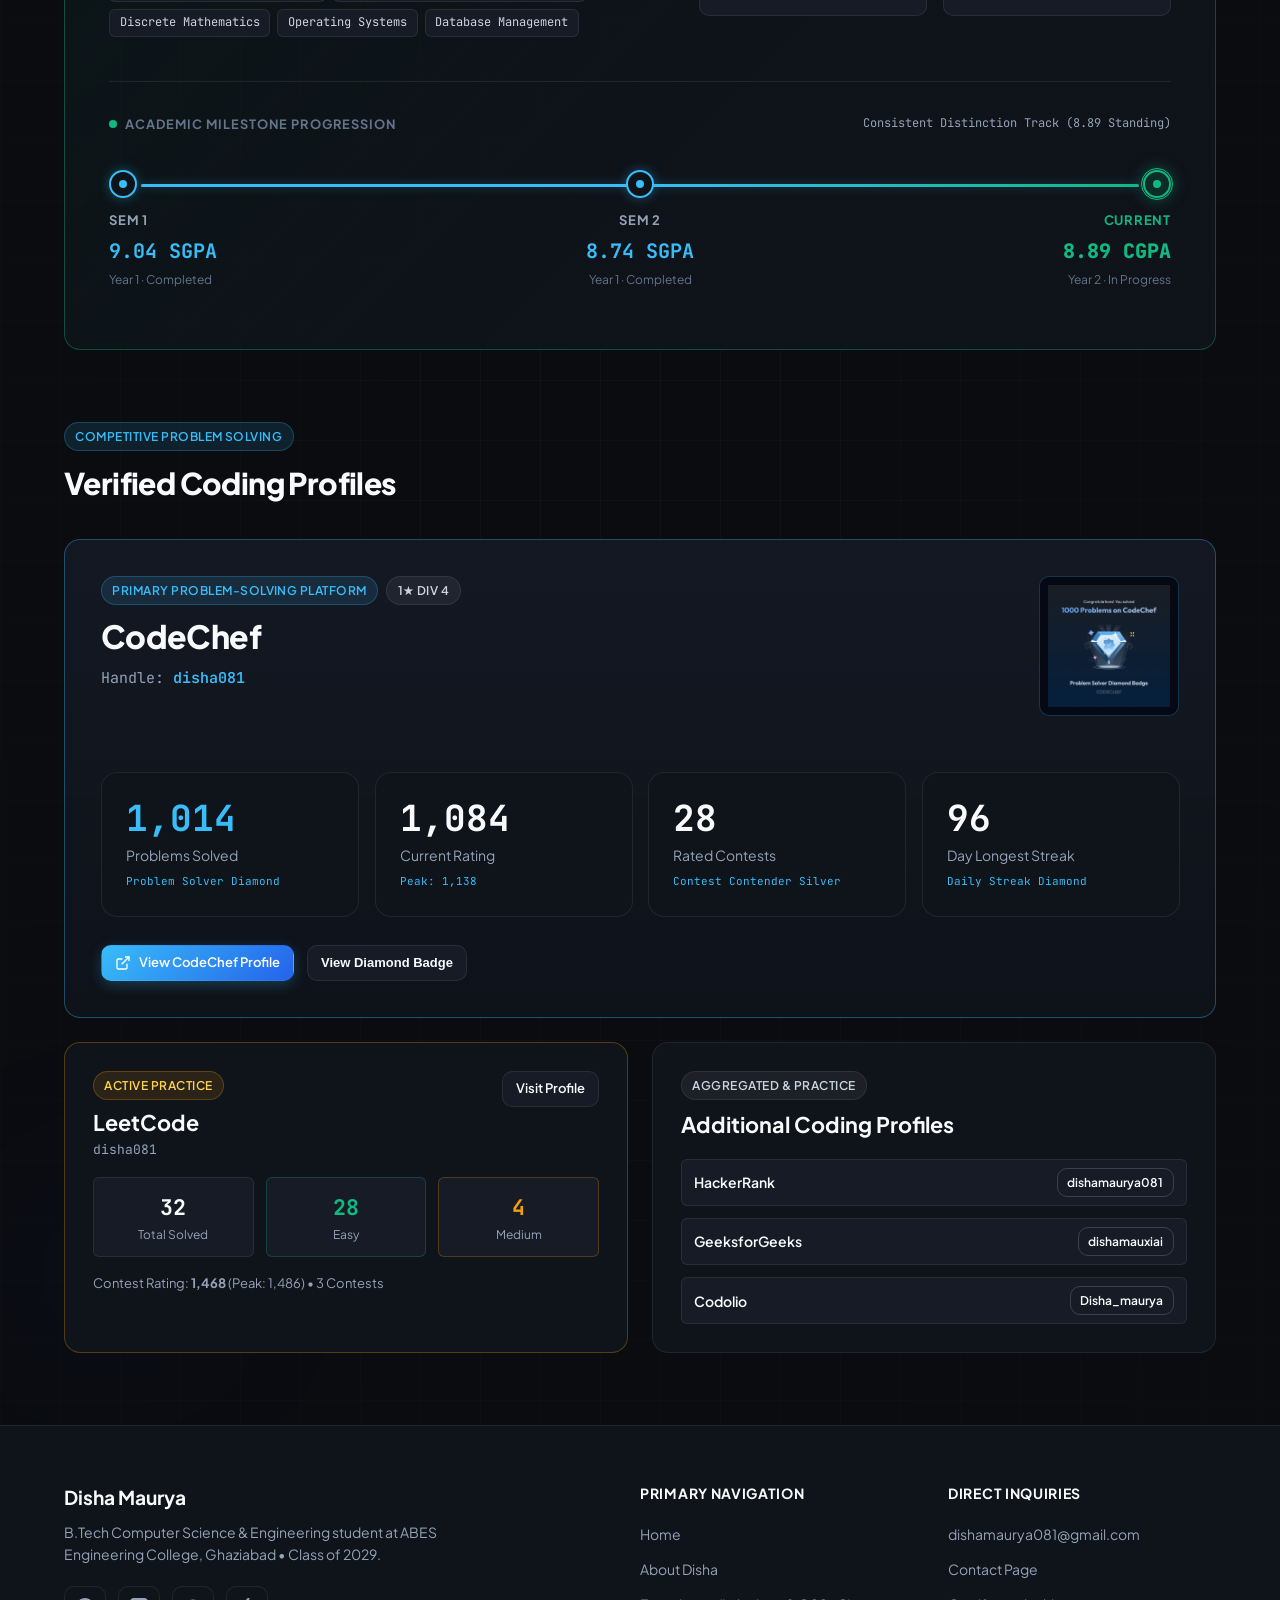
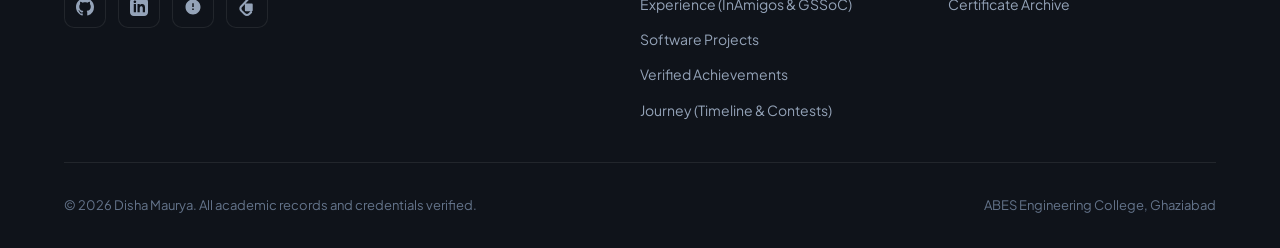
==== commit eeab8c82: "updates" ====
--- a/about.html
+++ b/about.html
@@ -481,7 +481,7 @@
         <div class="footer-col">
           <h4>Direct Inquiries</h4>
           <ul class="footer-links">
-            <li><a href="mailto:dishamaurya081l@gmail.com" class="footer-link">dishamaurya081l@gmail.com</a></li>
+            <li><a href="mailto:dishamaurya081@gmail.com" class="footer-link">dishamaurya081@gmail.com</a></li>
             <li><a href="contact.html" class="footer-link">Contact Page</a></li>
             <li><a href="journey.html" class="footer-link">Certificate Archive</a></li>
           </ul>
--- a/css/style.css
+++ b/css/style.css
@@ -0,0 +1,2342 @@
+/* ==========================================================================
+   Disha Maurya - Developer Portfolio Design System
+   Modern Dark Developer Aesthetic | Linear & Raycast Inspired
+   ========================================================================== */
+
+@import url('https://fonts.googleapis.com/css2?family=JetBrains+Mono:wght@400;500;600;700&family=Plus+Jakarta+Sans:wght@400;500;600;700;800&display=swap');
+
+:root {
+  /* Color Palette */
+  --bg-primary: #0a0c10;
+  --bg-secondary: #0f131a;
+  --bg-tertiary: #161b26;
+  --bg-elevated: #1c2333;
+  --bg-card: rgba(22, 27, 38, 0.7);
+  --bg-card-hover: rgba(28, 35, 51, 0.85);
+
+  --border-subtle: rgba(255, 255, 255, 0.08);
+  --border-strong: rgba(255, 255, 255, 0.16);
+  --border-accent: rgba(56, 189, 248, 0.3);
+
+  --text-primary: #f8fafc;
+  --text-secondary: #cbd5e1;
+  --text-muted: #94a3b8;
+  --text-dim: #64748b;
+
+  /* Accents */
+  --accent-cyan: #38bdf8;
+  --accent-cyan-glow: rgba(56, 189, 248, 0.15);
+  --accent-indigo: #6366f1;
+  --accent-indigo-glow: rgba(99, 102, 241, 0.15);
+  --accent-emerald: #10b981;
+  --accent-emerald-glow: rgba(16, 185, 129, 0.15);
+  --accent-amber: #f59e0b;
+  --accent-amber-glow: rgba(245, 158, 11, 0.15);
+  --accent-rose: #f43f5e;
+
+  /* Fonts */
+  --font-sans: 'Plus Jakarta Sans', -apple-system, BlinkMacSystemFont, 'Segoe UI', Roboto, sans-serif;
+  --font-mono: 'JetBrains Mono', monospace;
+
+  /* Transitions */
+  --transition-fast: 0.15s cubic-bezier(0.4, 0, 0.2, 1);
+  --transition-normal: 0.25s cubic-bezier(0.4, 0, 0.2, 1);
+  --transition-smooth: 0.4s cubic-bezier(0.16, 1, 0.3, 1);
+
+  /* Shadows */
+  --shadow-sm: 0 1px 2px 0 rgba(0, 0, 0, 0.05);
+  --shadow-md: 0 4px 6px -1px rgba(0, 0, 0, 0.3), 0 2px 4px -2px rgba(0, 0, 0, 0.3);
+  --shadow-lg: 0 10px 15px -3px rgba(0, 0, 0, 0.4), 0 4px 6px -4px rgba(0, 0, 0, 0.4);
+  --shadow-card: 0 8px 30px rgba(0, 0, 0, 0.45);
+  --shadow-glow: 0 0 25px rgba(56, 189, 248, 0.12);
+
+  /* Layout */
+  --nav-height: 72px;
+  --max-width: 1200px;
+  --radius-sm: 6px;
+  --radius-md: 10px;
+  --radius-lg: 16px;
+  --radius-full: 9999px;
+}
+
+/* ==========================================================================
+   Base & Reset
+   ========================================================================== */
+
+*, *::before, *::after {
+  box-sizing: border-box;
+  margin: 0;
+  padding: 0;
+}
+
+html {
+  scroll-behavior: smooth;
+  color-scheme: dark;
+}
+
+body {
+  font-family: var(--font-sans);
+  background-color: var(--bg-primary);
+  color: var(--text-primary);
+  line-height: 1.6;
+  -webkit-font-smoothing: antialiased;
+  -moz-osx-font-smoothing: grayscale;
+  min-height: 100vh;
+  display: flex;
+  flex-direction: column;
+  background-image: 
+    radial-gradient(ellipse 80% 50% at 50% -20%, rgba(56, 189, 248, 0.08), transparent),
+    radial-gradient(ellipse 60% 40% at 90% 40%, rgba(99, 102, 241, 0.04), transparent);
+  background-attachment: fixed;
+  overflow-x: hidden;
+}
+
+a {
+  color: inherit;
+  text-decoration: none;
+  transition: color var(--transition-fast);
+}
+
+img {
+  max-width: 100%;
+  height: auto;
+  display: block;
+}
+
+code, pre, .mono {
+  font-family: var(--font-mono);
+}
+
+/* Scrollbar */
+::-webkit-scrollbar {
+  width: 8px;
+  height: 8px;
+}
+::-webkit-scrollbar-track {
+  background: var(--bg-primary);
+}
+::-webkit-scrollbar-thumb {
+  background: var(--bg-elevated);
+  border-radius: var(--radius-full);
+  border: 2px solid var(--bg-primary);
+}
+::-webkit-scrollbar-thumb:hover {
+  background: var(--text-dim);
+}
+
+/* Container */
+.container {
+  width: 100%;
+  max-width: var(--max-width);
+  margin: 0 auto;
+  padding: 0 1.5rem;
+}
+
+.section-wrapper {
+  padding: 5rem 0;
+}
+
+@media (max-width: 768px) {
+  .section-wrapper {
+    padding: 3.5rem 0;
+  }
+}
+
+/* ==========================================================================
+   Header & Navigation
+   ========================================================================== */
+
+.site-header {
+  position: sticky;
+  top: 0;
+  z-index: 100;
+  width: 100%;
+  height: var(--nav-height);
+  background: rgba(10, 12, 16, 0.85);
+  backdrop-filter: blur(14px);
+  -webkit-backdrop-filter: blur(14px);
+  border-bottom: 1px solid var(--border-subtle);
+  transition: background-color var(--transition-normal), border-color var(--transition-normal);
+}
+
+.nav-container {
+  display: flex;
+  align-items: center;
+  justify-content: space-between;
+  height: 100%;
+}
+
+.brand-logo {
+  display: flex;
+  align-items: center;
+  gap: 0.75rem;
+  font-weight: 700;
+  font-size: 1.125rem;
+  letter-spacing: -0.02em;
+}
+
+.brand-badge {
+  font-family: var(--font-mono);
+  font-size: 0.75rem;
+  font-weight: 600;
+  padding: 0.2rem 0.5rem;
+  background: rgba(56, 189, 248, 0.1);
+  color: var(--accent-cyan);
+  border: 1px solid rgba(56, 189, 248, 0.25);
+  border-radius: var(--radius-sm);
+}
+
+.nav-links {
+  display: flex;
+  align-items: center;
+  gap: 0.25rem;
+  list-style: none;
+}
+
+.nav-link {
+  font-size: 0.875rem;
+  font-weight: 500;
+  color: var(--text-muted);
+  padding: 0.5rem 0.75rem;
+  border-radius: var(--radius-sm);
+  transition: all var(--transition-fast);
+  position: relative;
+  white-space: nowrap;
+}
+
+.nav-link:hover {
+  color: var(--text-primary);
+  background: rgba(255, 255, 255, 0.04);
+}
+
+.nav-link.active {
+  color: var(--text-primary);
+  font-weight: 600;
+  background: rgba(56, 189, 248, 0.08);
+}
+
+.nav-link.active::after {
+  content: '';
+  position: absolute;
+  bottom: 0;
+  left: 20%;
+  right: 20%;
+  height: 2px;
+  background: var(--accent-cyan);
+  border-radius: var(--radius-full);
+}
+
+.nav-actions {
+  display: flex;
+  align-items: center;
+  gap: 0.75rem;
+}
+
+/* Mobile Nav Toggle */
+.mobile-toggle {
+  display: none;
+  background: transparent;
+  border: 1px solid var(--border-subtle);
+  color: var(--text-primary);
+  padding: 0.5rem;
+  border-radius: var(--radius-sm);
+  cursor: pointer;
+  width: 40px;
+  height: 40px;
+  align-items: center;
+  justify-content: center;
+}
+
+.mobile-toggle:hover {
+  background: var(--bg-tertiary);
+}
+
+.mobile-drawer {
+  position: fixed;
+  top: var(--nav-height);
+  right: -100%;
+  width: 280px;
+  height: calc(100vh - var(--nav-height));
+  background: var(--bg-secondary);
+  border-left: 1px solid var(--border-subtle);
+  padding: 1.5rem;
+  display: flex;
+  flex-direction: column;
+  gap: 0.5rem;
+  transition: right var(--transition-smooth);
+  z-index: 99;
+  overflow-y: auto;
+}
+
+.mobile-drawer.open {
+  right: 0;
+}
+
+.mobile-backdrop {
+  position: fixed;
+  inset: 0;
+  top: var(--nav-height);
+  background: rgba(0, 0, 0, 0.6);
+  backdrop-filter: blur(4px);
+  opacity: 0;
+  visibility: hidden;
+  transition: opacity var(--transition-normal);
+  z-index: 98;
+}
+
+.mobile-backdrop.open {
+  opacity: 1;
+  visibility: visible;
+}
+
+@media (max-width: 1080px) {
+  .nav-links {
+    display: none;
+  }
+  .mobile-toggle {
+    display: flex;
+  }
+}
+
+/* ==========================================================================
+   Buttons & Tags
+   ========================================================================== */
+
+.btn {
+  display: inline-flex;
+  align-items: center;
+  justify-content: center;
+  gap: 0.5rem;
+  padding: 0.625rem 1.25rem;
+  font-size: 0.875rem;
+  font-weight: 600;
+  border-radius: var(--radius-md);
+  border: 1px solid transparent;
+  cursor: pointer;
+  transition: all var(--transition-fast);
+  white-space: nowrap;
+}
+
+.btn svg {
+  width: 16px;
+  height: 16px;
+  flex-shrink: 0;
+}
+
+.btn-primary {
+  background: linear-gradient(135deg, #38bdf8 0%, #2563eb 100%);
+  color: #ffffff;
+  box-shadow: 0 4px 14px rgba(56, 189, 248, 0.25);
+}
+
+.btn-primary:hover {
+  filter: brightness(1.1);
+  transform: translateY(-1px);
+  box-shadow: 0 6px 20px rgba(56, 189, 248, 0.35);
+}
+
+.btn-secondary {
+  background: var(--bg-tertiary);
+  color: var(--text-primary);
+  border-color: var(--border-subtle);
+}
+
+.btn-secondary:hover {
+  background: var(--bg-elevated);
+  border-color: var(--border-strong);
+  transform: translateY(-1px);
+}
+
+.btn-outline {
+  background: transparent;
+  color: var(--text-primary);
+  border-color: var(--border-strong);
+}
+
+.btn-outline:hover {
+  background: rgba(255, 255, 255, 0.05);
+  border-color: var(--text-muted);
+}
+
+.btn-sm {
+  padding: 0.4rem 0.8rem;
+  font-size: 0.8125rem;
+}
+
+.btn-icon {
+  width: 40px;
+  height: 40px;
+  padding: 0;
+  border-radius: var(--radius-md);
+  background: var(--bg-tertiary);
+  border: 1px solid var(--border-subtle);
+  color: var(--text-muted);
+  display: inline-flex;
+  align-items: center;
+  justify-content: center;
+}
+
+.btn-icon:hover {
+  color: var(--text-primary);
+  background: var(--bg-elevated);
+  border-color: var(--border-strong);
+}
+
+/* Badges & Tags */
+.badge {
+  display: inline-flex;
+  align-items: center;
+  gap: 0.4rem;
+  padding: 0.25rem 0.65rem;
+  font-size: 0.75rem;
+  font-weight: 600;
+  border-radius: var(--radius-full);
+  text-transform: uppercase;
+  letter-spacing: 0.04em;
+}
+
+.badge-cyan {
+  background: rgba(56, 189, 248, 0.12);
+  color: var(--accent-cyan);
+  border: 1px solid rgba(56, 189, 248, 0.25);
+}
+
+.badge-indigo {
+  background: rgba(99, 102, 241, 0.12);
+  color: #a5b4fc;
+  border: 1px solid rgba(99, 102, 241, 0.25);
+}
+
+.badge-emerald {
+  background: rgba(16, 185, 129, 0.12);
+  color: #6ee7b7;
+  border: 1px solid rgba(16, 185, 129, 0.25);
+}
+
+.badge-amber {
+  background: rgba(245, 158, 11, 0.12);
+  color: #fcd34d;
+  border: 1px solid rgba(245, 158, 11, 0.25);
+}
+
+.badge-neutral {
+  background: rgba(255, 255, 255, 0.06);
+  color: var(--text-secondary);
+  border: 1px solid var(--border-subtle);
+}
+
+.pill-tag {
+  display: inline-flex;
+  align-items: center;
+  padding: 0.2rem 0.6rem;
+  font-family: var(--font-mono);
+  font-size: 0.75rem;
+  background: var(--bg-tertiary);
+  color: var(--text-secondary);
+  border: 1px solid var(--border-subtle);
+  border-radius: var(--radius-sm);
+  transition: all var(--transition-fast);
+}
+
+.pill-tag:hover {
+  border-color: var(--border-strong);
+  color: var(--text-primary);
+}
+
+/* ==========================================================================
+   Page Headers & Hero Section
+   ========================================================================== */
+
+.page-header {
+  padding: 4rem 0 2rem;
+  border-bottom: 1px solid var(--border-subtle);
+  margin-bottom: 3rem;
+  background: radial-gradient(ellipse 60% 40% at 50% 0%, rgba(56, 189, 248, 0.05), transparent);
+}
+
+.breadcrumb {
+  display: flex;
+  align-items: center;
+  gap: 0.5rem;
+  font-size: 0.8125rem;
+  color: var(--text-muted);
+  margin-bottom: 1rem;
+}
+
+.breadcrumb a:hover {
+  color: var(--accent-cyan);
+}
+
+.page-title {
+  font-size: 2.25rem;
+  font-weight: 800;
+  letter-spacing: -0.03em;
+  margin-bottom: 0.75rem;
+}
+
+.page-subtitle {
+  color: var(--text-muted);
+  font-size: 1.0625rem;
+  max-width: 650px;
+}
+
+/* Hero */
+.hero-section {
+  padding: 5.5rem 0 4rem;
+  position: relative;
+}
+
+.hero-status-pill {
+  display: inline-flex;
+  align-items: center;
+  gap: 0.5rem;
+  background: rgba(22, 27, 38, 0.8);
+  border: 1px solid var(--border-subtle);
+  padding: 0.35rem 0.85rem;
+  border-radius: var(--radius-full);
+  font-size: 0.8125rem;
+  color: var(--text-secondary);
+  margin-bottom: 1.75rem;
+}
+
+.status-dot {
+  width: 8px;
+  height: 8px;
+  background: var(--accent-emerald);
+  border-radius: 50%;
+  box-shadow: 0 0 10px var(--accent-emerald);
+  display: inline-block;
+}
+
+.hero-title {
+  font-size: clamp(2.35rem, 4.3vw, 4.1rem);
+  font-weight: 800;
+  letter-spacing: -0.035em;
+  line-height: 1.1;
+  margin-bottom: 0.65rem;
+}
+
+@media (min-width: 768px) {
+  .hero-title {
+    white-space: nowrap;
+  }
+}
+
+.hero-title .gradient-text {
+  background: linear-gradient(135deg, #ffffff 30%, #94a3b8 100%);
+  -webkit-background-clip: text;
+  background-clip: text;
+  -webkit-text-fill-color: transparent;
+}
+
+.hero-role {
+  font-size: clamp(1.15rem, 2vw, 1.6rem);
+  font-weight: 700;
+  color: var(--accent-cyan);
+  margin-bottom: 0.65rem;
+  letter-spacing: -0.01em;
+}
+
+.hero-desc {
+  font-size: 1.0625rem;
+  color: var(--text-secondary);
+  max-width: 560px;
+  line-height: 1.7;
+  margin-bottom: 2rem;
+}
+
+.hero-cta-group {
+  display: flex;
+  align-items: center;
+  gap: 0.85rem;
+  margin-bottom: 2.25rem;
+  flex-wrap: nowrap;
+}
+
+@media (max-width: 820px) {
+  .hero-cta-group {
+    flex-wrap: wrap;
+    gap: 0.75rem;
+    width: 100%;
+  }
+  .hero-cta-group .btn {
+    flex: 1 1 auto;
+    text-align: center;
+    justify-content: center;
+    white-space: nowrap;
+  }
+}
+
+@media (max-width: 520px) {
+  .hero-cta-group .btn {
+    width: 100%;
+    flex: 1 1 100%;
+  }
+}
+
+:focus-visible {
+  outline: 2px solid var(--accent-cyan);
+  outline-offset: 3px;
+  border-radius: var(--radius-sm);
+}
+
+.btn {
+  transition: transform 0.22s cubic-bezier(0.16, 1, 0.3, 1),
+              background 0.2s ease,
+              border-color 0.2s ease,
+              box-shadow 0.2s ease,
+              color 0.2s ease;
+}
+
+.btn:hover {
+  transform: translateY(-2px);
+}
+
+.btn:active {
+  transform: translateY(0);
+}
+
+.social-links {
+  display: flex;
+  align-items: center;
+  gap: 0.75rem;
+  flex-wrap: wrap;
+}
+
+.social-link {
+  width: 42px;
+  height: 42px;
+  border-radius: var(--radius-md);
+  background: var(--bg-secondary);
+  border: 1px solid var(--border-subtle);
+  display: inline-flex;
+  align-items: center;
+  justify-content: center;
+  color: var(--text-muted);
+  transition: all var(--transition-fast);
+}
+
+.social-link svg {
+  width: 18px;
+  height: 18px;
+}
+
+.social-link:hover {
+  color: var(--accent-cyan);
+  background: var(--bg-tertiary);
+  border-color: var(--accent-cyan-glow);
+  transform: translateY(-2px);
+}
+
+/* ==========================================================================
+   Statistics Cards (Verified stats only)
+   ========================================================================== */
+
+.stats-grid {
+  display: grid;
+  grid-template-columns: repeat(auto-fit, minmax(200px, 1fr));
+  gap: 1rem;
+  margin: 3.5rem 0 2rem;
+}
+
+.stat-card {
+  background: var(--bg-secondary);
+  border: 1px solid var(--border-subtle);
+  border-radius: var(--radius-lg);
+  padding: 1.5rem;
+  transition: all var(--transition-normal);
+  position: relative;
+  overflow: hidden;
+}
+
+.stat-card::before {
+  content: '';
+  position: absolute;
+  top: 0;
+  left: 0;
+  right: 0;
+  height: 2px;
+  background: linear-gradient(90deg, transparent, rgba(56, 189, 248, 0.4), transparent);
+  opacity: 0;
+  transition: opacity var(--transition-normal);
+}
+
+.stat-card:hover {
+  background: var(--bg-card-hover);
+  border-color: var(--border-strong);
+  transform: translateY(-3px);
+  box-shadow: var(--shadow-md);
+}
+
+.stat-card:hover::before {
+  opacity: 1;
+}
+
+.stat-number {
+  font-family: var(--font-mono);
+  font-size: 2.25rem;
+  font-weight: 700;
+  color: var(--text-primary);
+  line-height: 1.2;
+  margin-bottom: 0.35rem;
+}
+
+.stat-label {
+  font-size: 0.875rem;
+  color: var(--text-muted);
+  line-height: 1.4;
+}
+
+.stat-tag {
+  font-family: var(--font-mono);
+  font-size: 0.6875rem;
+  color: var(--accent-cyan);
+  margin-top: 0.5rem;
+  display: inline-block;
+}
+
+/* ==========================================================================
+   Cards & Layouts
+   ========================================================================== */
+
+.card {
+  background: var(--bg-secondary);
+  border: 1px solid var(--border-subtle);
+  border-radius: var(--radius-lg);
+  padding: 1.75rem;
+  position: relative;
+  overflow: hidden;
+  transition: all var(--transition-normal);
+}
+
+.card:hover {
+  border-color: var(--border-strong);
+  box-shadow: var(--shadow-card);
+}
+
+.grid-2 {
+  display: grid;
+  grid-template-columns: repeat(2, 1fr);
+  gap: 1.5rem;
+}
+
+.grid-3 {
+  display: grid;
+  grid-template-columns: repeat(3, 1fr);
+  gap: 1.5rem;
+}
+
+.grid-4 {
+  display: grid;
+  grid-template-columns: repeat(4, 1fr);
+  gap: 1.5rem;
+}
+
+@media (max-width: 1024px) {
+  .grid-4 {
+    grid-template-columns: repeat(2, 1fr);
+  }
+}
+
+@media (max-width: 900px) {
+  .grid-2, .grid-3 {
+    grid-template-columns: 1fr;
+  }
+  .achievement-featured-grid {
+    grid-template-columns: 1fr !important;
+  }
+}
+
+@media (max-width: 600px) {
+  .grid-4 {
+    grid-template-columns: 1fr;
+  }
+}
+
+/* Featured Project Hero Card */
+.featured-project-card {
+  background: linear-gradient(180deg, rgba(22, 27, 38, 0.8) 0%, rgba(15, 19, 26, 0.95) 100%);
+  border: 1px solid rgba(56, 189, 248, 0.25);
+  border-radius: var(--radius-lg);
+  padding: 2.25rem;
+  margin-bottom: 2.5rem;
+  position: relative;
+  overflow: hidden;
+  box-shadow: 0 10px 40px rgba(0, 0, 0, 0.4), 0 0 30px rgba(56, 189, 248, 0.05);
+  transition: border-color var(--transition-normal), box-shadow var(--transition-normal);
+}
+
+.featured-project-card:hover {
+  border-color: rgba(56, 189, 248, 0.4);
+  box-shadow: 0 15px 50px rgba(0, 0, 0, 0.5), 0 0 40px rgba(56, 189, 248, 0.1);
+}
+
+.project-header {
+  display: flex;
+  justify-content: space-between;
+  align-items: flex-start;
+  gap: 1rem;
+  margin-bottom: 1.25rem;
+  flex-wrap: wrap;
+}
+
+.project-title {
+  font-size: 1.625rem;
+  font-weight: 700;
+  letter-spacing: -0.02em;
+}
+
+.project-desc {
+  font-size: 1rem;
+  color: var(--text-secondary);
+  line-height: 1.7;
+  margin-bottom: 1.5rem;
+}
+
+.feature-list {
+  display: grid;
+  grid-template-columns: repeat(auto-fit, minmax(240px, 1fr));
+  gap: 0.75rem;
+  margin-bottom: 1.75rem;
+  list-style: none;
+}
+
+.feature-item {
+  display: flex;
+  align-items: center;
+  gap: 0.6rem;
+  font-size: 0.875rem;
+  color: var(--text-muted);
+}
+
+.feature-item svg {
+  color: var(--accent-cyan);
+  width: 16px;
+  height: 16px;
+  flex-shrink: 0;
+}
+
+.tech-tags {
+  display: flex;
+  flex-wrap: wrap;
+  gap: 0.5rem;
+  margin-bottom: 1.75rem;
+}
+
+.project-actions {
+  display: flex;
+  align-items: center;
+  gap: 0.875rem;
+  flex-wrap: wrap;
+}
+
+/* Standard Project Card */
+.project-card {
+  display: flex;
+  flex-direction: column;
+  background: var(--bg-secondary);
+  border: 1px solid var(--border-subtle);
+  border-radius: var(--radius-lg);
+  padding: 1.75rem;
+  transition: all var(--transition-normal);
+}
+
+.project-card:hover {
+  border-color: var(--border-strong);
+  transform: translateY(-3px);
+  box-shadow: var(--shadow-md);
+}
+
+.project-card .project-title {
+  font-size: 1.25rem;
+}
+
+.project-card .project-footer {
+  margin-top: auto;
+  padding-top: 1.25rem;
+  border-top: 1px solid var(--border-subtle);
+  display: flex;
+  align-items: center;
+  justify-content: space-between;
+}
+
+/* ==========================================================================
+   Timeline (Hackathons & Experience)
+   ========================================================================== */
+
+.timeline {
+  position: relative;
+  padding-left: 2rem;
+  border-left: 1px solid var(--border-subtle);
+  margin-left: 0.5rem;
+}
+
+.timeline-item {
+  position: relative;
+  margin-bottom: 2.5rem;
+}
+
+.timeline-item:last-child {
+  margin-bottom: 0;
+}
+
+.timeline-dot {
+  position: absolute;
+  left: -2.35rem;
+  top: 0.35rem;
+  width: 12px;
+  height: 12px;
+  background: var(--bg-primary);
+  border: 2px solid var(--accent-cyan);
+  border-radius: 50%;
+}
+
+.timeline-date {
+  font-family: var(--font-mono);
+  font-size: 0.75rem;
+  color: var(--accent-cyan);
+  margin-bottom: 0.35rem;
+  text-transform: uppercase;
+  letter-spacing: 0.05em;
+}
+
+/* ==========================================================================
+   Coding Profiles & Badges
+   ========================================================================== */
+
+.codechef-hero-badge {
+  background: var(--bg-secondary);
+  border: 1px solid var(--border-subtle);
+  border-radius: var(--radius-lg);
+  padding: 1.5rem;
+  display: flex;
+  align-items: center;
+  gap: 1.5rem;
+  transition: all var(--transition-normal);
+}
+
+.codechef-hero-badge:hover {
+  border-color: rgba(56, 189, 248, 0.3);
+}
+
+.badge-image-container {
+  width: 140px;
+  height: 140px;
+  flex-shrink: 0;
+  border-radius: var(--radius-md);
+  overflow: hidden;
+  background: #09101d;
+  display: flex;
+  align-items: center;
+  justify-content: center;
+  cursor: pointer;
+  border: 1px solid var(--border-subtle);
+}
+
+.badge-image-container img {
+  width: 100%;
+  height: 100%;
+  object-fit: contain;
+  transition: transform var(--transition-normal);
+}
+
+.badge-image-container:hover img {
+  transform: scale(1.05);
+}
+
+/* ==========================================================================
+   Filter Tabs
+   ========================================================================== */
+
+.filter-bar {
+  display: flex;
+  align-items: center;
+  gap: 0.5rem;
+  flex-wrap: wrap;
+  margin-bottom: 2rem;
+}
+
+.filter-btn {
+  background: var(--bg-secondary);
+  border: 1px solid var(--border-subtle);
+  color: var(--text-muted);
+  font-size: 0.8125rem;
+  font-weight: 500;
+  padding: 0.4rem 0.9rem;
+  border-radius: var(--radius-full);
+  cursor: pointer;
+  transition: all var(--transition-fast);
+}
+
+.filter-btn:hover {
+  color: var(--text-primary);
+  border-color: var(--border-strong);
+}
+
+.filter-btn.active {
+  background: rgba(56, 189, 248, 0.12);
+  color: var(--accent-cyan);
+  border-color: rgba(56, 189, 248, 0.3);
+  font-weight: 600;
+}
+
+/* ==========================================================================
+   Certificate Modal
+   ========================================================================== */
+
+.modal-overlay {
+  position: fixed;
+  inset: 0;
+  background: rgba(0, 0, 0, 0.85);
+  backdrop-filter: blur(8px);
+  -webkit-backdrop-filter: blur(8px);
+  display: flex;
+  align-items: center;
+  justify-content: center;
+  padding: 1.5rem;
+  z-index: 1000;
+  opacity: 0;
+  visibility: hidden;
+  transition: opacity var(--transition-normal), visibility var(--transition-normal);
+}
+
+.modal-overlay.active {
+  opacity: 1;
+  visibility: visible;
+}
+
+.modal-dialog {
+  background: var(--bg-secondary);
+  border: 1px solid var(--border-strong);
+  border-radius: var(--radius-lg);
+  width: 100%;
+  max-width: 900px;
+  height: 85vh;
+  display: flex;
+  flex-direction: column;
+  overflow: hidden;
+  box-shadow: 0 25px 50px -12px rgba(0, 0, 0, 0.7);
+  transform: scale(0.95);
+  transition: transform var(--transition-normal);
+}
+
+.modal-overlay.active .modal-dialog {
+  transform: scale(1);
+}
+
+.modal-header {
+  display: flex;
+  align-items: center;
+  justify-content: space-between;
+  padding: 1rem 1.5rem;
+  border-bottom: 1px solid var(--border-subtle);
+  background: var(--bg-tertiary);
+}
+
+.modal-title {
+  font-size: 1.0625rem;
+  font-weight: 600;
+  display: flex;
+  align-items: center;
+  gap: 0.5rem;
+}
+
+.modal-actions {
+  display: flex;
+  align-items: center;
+  gap: 0.5rem;
+}
+
+.modal-body {
+  flex: 1;
+  background: #0b0d13;
+  display: flex;
+  align-items: center;
+  justify-content: center;
+  overflow: hidden;
+  position: relative;
+}
+
+.modal-iframe {
+  width: 100%;
+  height: 100%;
+  border: none;
+}
+
+.modal-image {
+  max-width: 95%;
+  max-height: 95%;
+  object-fit: contain;
+}
+
+/* ==========================================================================
+   Forms & Contact
+   ========================================================================== */
+
+.form-group {
+  margin-bottom: 1.25rem;
+}
+
+.form-label {
+  display: block;
+  font-size: 0.8125rem;
+  font-weight: 600;
+  color: var(--text-secondary);
+  margin-bottom: 0.4rem;
+}
+
+.form-input, .form-textarea {
+  width: 100%;
+  background: var(--bg-tertiary);
+  border: 1px solid var(--border-subtle);
+  border-radius: var(--radius-md);
+  padding: 0.75rem 1rem;
+  font-size: 0.9375rem;
+  color: var(--text-primary);
+  font-family: var(--font-sans);
+  transition: border-color var(--transition-fast), box-shadow var(--transition-fast);
+}
+
+.form-input:focus, .form-textarea:focus {
+  outline: none;
+  border-color: var(--accent-cyan);
+  box-shadow: 0 0 0 3px rgba(56, 189, 248, 0.15);
+}
+
+.form-textarea {
+  min-height: 140px;
+  resize: vertical;
+}
+
+/* Toast */
+.toast {
+  position: fixed;
+  bottom: 2rem;
+  right: 2rem;
+  background: var(--bg-elevated);
+  border: 1px solid var(--accent-cyan);
+  color: var(--text-primary);
+  padding: 0.75rem 1.25rem;
+  border-radius: var(--radius-md);
+  box-shadow: var(--shadow-lg);
+  display: flex;
+  align-items: center;
+  gap: 0.75rem;
+  z-index: 2000;
+  font-size: 0.875rem;
+  opacity: 0;
+  transform: translateY(10px);
+  pointer-events: none;
+  transition: all var(--transition-normal);
+}
+
+.toast.show {
+  opacity: 1;
+  transform: translateY(0);
+}
+
+/* ==========================================================================
+   Footer
+   ========================================================================== */
+
+.site-footer {
+  margin-top: auto;
+  border-top: 1px solid var(--border-subtle);
+  background: var(--bg-secondary);
+  padding: 3.5rem 0 2rem;
+}
+
+.footer-grid {
+  display: grid;
+  grid-template-columns: 2fr 1fr 1fr;
+  gap: 2.5rem;
+  margin-bottom: 2.5rem;
+}
+
+@media (max-width: 768px) {
+  .footer-grid {
+    grid-template-columns: 1fr;
+    gap: 2rem;
+  }
+}
+
+.footer-col h4 {
+  font-size: 0.875rem;
+  font-weight: 700;
+  text-transform: uppercase;
+  letter-spacing: 0.05em;
+  color: var(--text-primary);
+  margin-bottom: 1rem;
+}
+
+.footer-links {
+  list-style: none;
+  display: flex;
+  flex-direction: column;
+  gap: 0.6rem;
+}
+
+.footer-link {
+  font-size: 0.875rem;
+  color: var(--text-muted);
+}
+
+.footer-link:hover {
+  color: var(--accent-cyan);
+}
+
+.footer-bottom {
+  padding-top: 2rem;
+  border-top: 1px solid var(--border-subtle);
+  display: flex;
+  align-items: center;
+  justify-content: space-between;
+  flex-wrap: wrap;
+  gap: 1rem;
+  font-size: 0.8125rem;
+  color: var(--text-dim);
+}
+
+/* ==========================================================================
+   Responsive Utilities & Animations
+   ========================================================================== */
+
+@media (max-width: 768px) {
+  .hero-title {
+    font-size: 2.5rem;
+  }
+  .hero-role {
+    font-size: 1.125rem;
+  }
+  .codechef-hero-badge {
+    flex-direction: column;
+    text-align: center;
+  }
+}
+
+.fade-in {
+  animation: fadeIn 0.5s ease forwards;
+}
+
+@keyframes fadeIn {
+  from { opacity: 0; transform: translateY(8px); }
+  to { opacity: 1; transform: translateY(0); }
+}
+
+/* Badge image preview container */
+.badge-image-container {
+  width: 140px;
+  height: 140px;
+  border-radius: var(--radius-md);
+  overflow: hidden;
+  background: #060913;
+  border: 1px solid rgba(56, 189, 248, 0.25);
+  display: flex;
+  align-items: center;
+  justify-content: center;
+  padding: 0.5rem;
+  cursor: pointer;
+  transition: transform 0.25s cubic-bezier(0.16, 1, 0.3, 1), border-color 0.25s ease, box-shadow 0.25s ease;
+}
+
+.badge-image-container:hover {
+  transform: scale(1.05) translateY(-2px);
+  border-color: var(--accent-cyan);
+  box-shadow: 0 0 25px rgba(56, 189, 248, 0.25);
+}
+
+.badge-image-container img {
+  max-width: 100%;
+  max-height: 100%;
+  object-fit: contain;
+}
+
+/* ==========================================================================
+   Hero Two-Column Grid & Centerpiece Visualization
+   ========================================================================== */
+
+.hero-grid {
+  display: grid;
+  grid-template-columns: minmax(0, 1.1fr) minmax(0, 0.9fr);
+  gap: 3.25rem;
+  align-items: center;
+  min-height: 72vh;
+}
+
+@media (max-width: 992px) {
+  .hero-grid {
+    grid-template-columns: 1fr;
+    gap: 3rem;
+  }
+}
+
+/* Digital System Frame / CSE Workspace Centerpiece */
+.cse-workspace-card,
+.digital-system-frame {
+  position: relative;
+  width: 100%;
+  min-height: 520px;
+  background: #0b0f19;
+  border: 1px solid rgba(56, 189, 248, 0.24);
+  border-radius: var(--radius-lg);
+  box-shadow: 0 24px 60px rgba(0, 0, 0, 0.75), 0 0 35px rgba(56, 189, 248, 0.08);
+  display: flex;
+  flex-direction: column;
+  overflow: hidden;
+  transition: transform 0.3s cubic-bezier(0.16, 1, 0.3, 1),
+              border-color 0.3s ease,
+              box-shadow 0.3s ease;
+}
+
+.cse-workspace-card:hover,
+.digital-system-frame:hover {
+  border-color: rgba(56, 189, 248, 0.45);
+  box-shadow: 0 30px 70px rgba(0, 0, 0, 0.85), 0 0 45px rgba(56, 189, 248, 0.14);
+}
+
+/* 1. Workspace IDE Titlebar */
+.workspace-titlebar {
+  height: 42px;
+  background: rgba(13, 19, 32, 0.95);
+  border-bottom: 1px solid var(--border-subtle);
+  display: flex;
+  align-items: center;
+  justify-content: space-between;
+  padding: 0 1rem;
+  gap: 0.75rem;
+  flex-shrink: 0;
+  user-select: none;
+}
+
+.titlebar-controls {
+  display: flex;
+  align-items: center;
+  gap: 6px;
+}
+
+.control-dot {
+  width: 10px;
+  height: 10px;
+  border-radius: 50%;
+  display: inline-block;
+}
+
+.dot-close { background: #f43f5e; opacity: 0.85; }
+.dot-min { background: #f59e0b; opacity: 0.85; }
+.dot-expand { background: #10b981; opacity: 0.85; }
+
+.workspace-tabs {
+  display: flex;
+  align-items: center;
+  gap: 0.35rem;
+  overflow-x: auto;
+}
+
+.ws-tab {
+  background: transparent;
+  border: 1px solid transparent;
+  color: var(--text-dim);
+  font-family: var(--font-mono);
+  font-size: 0.75rem;
+  font-weight: 500;
+  padding: 0.28rem 0.65rem;
+  border-radius: var(--radius-sm);
+  cursor: pointer;
+  display: inline-flex;
+  align-items: center;
+  gap: 0.4rem;
+  transition: all var(--transition-fast);
+  white-space: nowrap;
+}
+
+.ws-tab:hover {
+  color: var(--text-secondary);
+  background: rgba(255, 255, 255, 0.04);
+}
+
+.ws-tab.active {
+  color: var(--text-primary);
+  background: rgba(56, 189, 248, 0.1);
+  border-color: rgba(56, 189, 248, 0.3);
+  font-weight: 600;
+}
+
+.ws-tab svg {
+  color: var(--accent-cyan);
+}
+
+.workspace-telemetry {
+  display: flex;
+  align-items: center;
+  gap: 0.5rem;
+  font-size: 0.68rem;
+  color: var(--accent-emerald);
+  font-weight: 600;
+  letter-spacing: 0.06em;
+  background: rgba(16, 185, 129, 0.08);
+  border: 1px solid rgba(16, 185, 129, 0.25);
+  padding: 0.2rem 0.55rem;
+  border-radius: var(--radius-full);
+}
+
+.pulse-emerald-dot {
+  width: 6px;
+  height: 6px;
+  border-radius: 50%;
+  background: #10b981;
+  box-shadow: 0 0 6px #10b981;
+  animation: pulseDot 2s infinite ease-in-out;
+}
+
+@keyframes pulseDot {
+  0%, 100% { opacity: 1; transform: scale(1); }
+  50% { opacity: 0.4; transform: scale(0.85); }
+}
+
+/* 2. Workspace Interior (Split Code Editor + Modules) */
+.workspace-interior {
+  display: grid;
+  grid-template-columns: 1.2fr 0.8fr;
+  flex: 1;
+  min-height: 330px;
+  background: #090d16;
+  border-bottom: 1px solid var(--border-subtle);
+}
+
+@media (max-width: 640px) {
+  .workspace-interior {
+    grid-template-columns: 1fr;
+  }
+}
+
+/* Left: Code Editor */
+.workspace-editor-pane {
+  border-right: 1px solid var(--border-subtle);
+  display: flex;
+  flex-direction: column;
+  background: rgba(10, 14, 23, 0.7);
+}
+
+.editor-subbar {
+  height: 30px;
+  background: rgba(15, 21, 35, 0.6);
+  border-bottom: 1px solid rgba(255, 255, 255, 0.04);
+  display: flex;
+  align-items: center;
+  justify-content: space-between;
+  padding: 0 0.85rem;
+  font-size: 0.7rem;
+}
+
+.file-path-indicator {
+  color: var(--text-dim);
+}
+
+.path-current {
+  color: var(--text-secondary);
+  font-weight: 600;
+}
+
+.lang-pill {
+  color: var(--accent-cyan);
+  font-size: 0.65rem;
+  letter-spacing: 0.06em;
+  opacity: 0.85;
+}
+
+.code-viewport {
+  padding: 0.85rem 0.75rem;
+  overflow-x: auto;
+  flex: 1;
+  font-family: var(--font-mono);
+  font-size: 0.72rem;
+  line-height: 1.6;
+}
+
+.code-lines-wrapper {
+  display: flex;
+  flex-direction: column;
+}
+
+.code-line {
+  display: flex;
+  gap: 0.85rem;
+  padding: 0.05rem 0.25rem;
+  border-radius: 3px;
+  transition: background-color 0.2s ease;
+  white-space: nowrap;
+}
+
+.code-line:hover {
+  background: rgba(255, 255, 255, 0.03);
+}
+
+.code-line-highlight {
+  background: rgba(56, 189, 248, 0.08);
+  border-left: 2px solid var(--accent-cyan);
+}
+
+.line-number {
+  color: #475569;
+  width: 18px;
+  text-align: right;
+  flex-shrink: 0;
+  user-select: none;
+}
+
+.line-code {
+  color: #e2e8f0;
+}
+
+/* Syntax token highlights */
+.tok-kwd   { color: #38bdf8; font-weight: 600; }
+.tok-type  { color: #818cf8; font-weight: 600; }
+.tok-class { color: #f472b6; font-weight: 600; }
+.tok-fn    { color: #60a5fa; }
+.tok-prop  { color: #93c5fd; }
+.tok-var   { color: #cbd5e1; }
+.tok-param { color: #fdba74; }
+.tok-str   { color: #34d399; }
+.tok-num   { color: #fbbf24; }
+.tok-bool  { color: #f87171; }
+.tok-cmt   { color: #64748b; font-style: italic; }
+
+/* Right: Software Architecture Modules */
+.workspace-modules-pane {
+  display: flex;
+  flex-direction: column;
+  gap: 0.65rem;
+  padding: 0.75rem;
+  background: rgba(12, 17, 28, 0.5);
+  justify-content: space-between;
+}
+
+.system-module {
+  background: rgba(17, 24, 39, 0.75);
+  border: 1px solid var(--border-subtle);
+  border-radius: var(--radius-sm);
+  padding: 0.65rem 0.75rem;
+  transition: border-color var(--transition-fast), transform var(--transition-fast);
+}
+
+.system-module:hover {
+  border-color: rgba(56, 189, 248, 0.35);
+  transform: translateX(2px);
+}
+
+.module-header {
+  display: flex;
+  align-items: center;
+  justify-content: space-between;
+  margin-bottom: 0.45rem;
+}
+
+.module-title-wrap {
+  display: flex;
+  align-items: center;
+  gap: 0.45rem;
+}
+
+.module-badge {
+  font-size: 0.62rem;
+  font-weight: 700;
+  padding: 0.1rem 0.4rem;
+  border-radius: 4px;
+  font-family: var(--font-mono);
+  letter-spacing: 0.04em;
+}
+
+.badge-blue {
+  background: rgba(56, 189, 248, 0.12);
+  color: var(--accent-cyan);
+  border: 1px solid rgba(56, 189, 248, 0.28);
+}
+
+.badge-purple {
+  background: rgba(99, 102, 241, 0.12);
+  color: var(--accent-indigo);
+  border: 1px solid rgba(99, 102, 241, 0.28);
+}
+
+.badge-green {
+  background: rgba(16, 185, 129, 0.12);
+  color: var(--accent-emerald);
+  border: 1px solid rgba(16, 185, 129, 0.28);
+}
+
+.module-name {
+  font-size: 0.75rem;
+  color: var(--text-primary);
+  font-weight: 600;
+}
+
+.module-stat-pill {
+  font-size: 0.68rem;
+  color: var(--text-muted);
+}
+
+/* Algorithm Flowchart Track */
+.flowchart-container {
+  display: flex;
+  align-items: center;
+  gap: 0.35rem;
+  font-family: var(--font-mono);
+  font-size: 0.65rem;
+  margin-top: 0.35rem;
+  overflow-x: auto;
+}
+
+.flow-node {
+  background: rgba(30, 41, 59, 0.7);
+  border: 1px solid rgba(255, 255, 255, 0.08);
+  padding: 0.2rem 0.45rem;
+  border-radius: 4px;
+  color: var(--text-secondary);
+  transition: all 0.3s ease;
+  white-space: nowrap;
+}
+
+.flow-node.active-step {
+  background: rgba(56, 189, 248, 0.18);
+  border-color: var(--accent-cyan);
+  color: var(--text-primary);
+  box-shadow: 0 0 10px rgba(56, 189, 248, 0.2);
+}
+
+.flow-connector {
+  color: var(--accent-cyan);
+  opacity: 0.6;
+  font-size: 0.65rem;
+}
+
+/* Distributed Bus Architecture */
+.bus-architecture-flow {
+  display: flex;
+  align-items: center;
+  justify-content: space-between;
+  gap: 0.4rem;
+  margin-top: 0.35rem;
+}
+
+.bus-tier {
+  display: flex;
+  flex-direction: column;
+  background: rgba(30, 41, 59, 0.6);
+  border: 1px solid rgba(255, 255, 255, 0.08);
+  padding: 0.25rem 0.5rem;
+  border-radius: 4px;
+  text-align: center;
+}
+
+.tier-label {
+  font-size: 0.68rem;
+  font-weight: 700;
+  color: var(--accent-cyan);
+}
+
+.tier-detail {
+  font-size: 0.6rem;
+  color: var(--text-dim);
+}
+
+.bus-bridge {
+  display: flex;
+  flex-direction: column;
+  align-items: center;
+  position: relative;
+  flex: 1;
+}
+
+.bridge-line {
+  width: 100%;
+  height: 2px;
+  background: linear-gradient(90deg, rgba(56, 189, 248, 0.3), rgba(99, 102, 241, 0.4));
+  margin-bottom: 2px;
+}
+
+.bridge-tag {
+  font-size: 0.6rem;
+  color: var(--accent-indigo);
+  letter-spacing: 0.05em;
+}
+
+/* Open Source Chips */
+.oss-badges-row {
+  display: flex;
+  gap: 0.35rem;
+  flex-wrap: wrap;
+  margin-top: 0.3rem;
+}
+
+.oss-chip {
+  background: rgba(16, 185, 129, 0.08);
+  border: 1px solid rgba(16, 185, 129, 0.2);
+  color: var(--text-secondary);
+  font-size: 0.63rem;
+  padding: 0.15rem 0.4rem;
+  border-radius: 4px;
+}
+
+/* 3. Bottom Terminal Console */
+.workspace-terminal-pane {
+  background: #070a12;
+  padding: 0.6rem 0.85rem;
+  display: flex;
+  flex-direction: column;
+  gap: 0.35rem;
+  user-select: none;
+}
+
+.terminal-header-bar {
+  display: flex;
+  align-items: center;
+  justify-content: space-between;
+  font-size: 0.65rem;
+  color: var(--text-dim);
+  border-bottom: 1px solid rgba(255, 255, 255, 0.04);
+  padding-bottom: 0.25rem;
+}
+
+.term-icon {
+  color: var(--accent-emerald);
+  font-weight: 700;
+  margin-right: 0.3rem;
+}
+
+.terminal-console {
+  display: flex;
+  flex-direction: column;
+  gap: 0.2rem;
+  font-size: 0.68rem;
+  line-height: 1.45;
+}
+
+.term-row {
+  white-space: nowrap;
+  overflow: hidden;
+  text-overflow: ellipsis;
+  color: var(--text-secondary);
+  transition: opacity 0.25s ease;
+}
+
+.term-dim { color: #64748b; }
+.term-cursor {
+  color: var(--accent-cyan);
+  animation: termBlink 1s infinite;
+}
+
+@keyframes termBlink {
+  0%, 100% { opacity: 1; }
+  50% { opacity: 0; }
+}
+
+/* Circuit Conduits SVG */
+.workspace-circuits-canvas {
+  position: absolute;
+  top: 0;
+  left: 0;
+  width: 100%;
+  height: 100%;
+  pointer-events: none;
+  z-index: 10;
+  opacity: 0.35;
+}
+
+.circuit-path {
+  stroke: rgba(56, 189, 248, 0.18);
+  stroke-width: 1.2;
+}
+
+.circuit-signal {
+  fill: #38bdf8;
+  filter: drop-shadow(0 0 4px #38bdf8);
+}
+
+/* ==========================================================================
+   Technical Focus Domain Cards (Home Page Item 1 & 2)
+   ========================================================================== */
+
+.focus-domains-grid {
+  display: grid;
+  grid-template-columns: repeat(auto-fit, minmax(220px, 1fr));
+  gap: 1.25rem;
+}
+
+.focus-domain-card {
+  position: relative;
+  background: var(--bg-tertiary);
+  border: 1px solid var(--border-subtle);
+  border-radius: var(--radius-md);
+  padding: 1.35rem 1.25rem 1.25rem;
+  display: flex;
+  flex-direction: column;
+  overflow: hidden;
+  transition: transform 0.32s cubic-bezier(0.16, 1, 0.3, 1),
+              border-color 0.32s ease,
+              box-shadow 0.32s ease,
+              background-color 0.32s ease;
+  will-change: transform, box-shadow;
+}
+
+.focus-domain-card:hover {
+  transform: translateY(-5px);
+  background: rgba(22, 27, 38, 0.95);
+}
+
+.focus-domain-top {
+  display: flex;
+  align-items: center;
+  justify-content: space-between;
+  margin-bottom: 0.9rem;
+}
+
+.focus-domain-icon {
+  width: 38px;
+  height: 38px;
+  border-radius: var(--radius-sm);
+  display: flex;
+  align-items: center;
+  justify-content: center;
+  background: rgba(255, 255, 255, 0.04);
+  border: 1px solid rgba(255, 255, 255, 0.08);
+  transition: transform 0.28s ease, background-color 0.28s ease, border-color 0.28s ease, box-shadow 0.28s ease;
+}
+
+.focus-domain-card:hover .focus-domain-icon {
+  transform: scale(1.08) translateY(-1px);
+}
+
+.focus-domain-tag {
+  font-size: 0.6875rem;
+  letter-spacing: 0.06em;
+  color: var(--text-dim);
+  font-weight: 600;
+  transition: color 0.25s ease;
+}
+
+.focus-domain-title {
+  font-size: 1.0625rem;
+  font-weight: 700;
+  color: var(--text-primary);
+  margin-bottom: 0.35rem;
+  letter-spacing: -0.01em;
+  transition: color 0.25s ease;
+}
+
+.focus-domain-desc {
+  font-size: 0.84rem;
+  color: var(--text-muted);
+  line-height: 1.55;
+  flex-grow: 1;
+}
+
+.focus-domain-bar {
+  height: 2px;
+  width: 0%;
+  position: absolute;
+  bottom: 0;
+  left: 0;
+  transition: width 0.35s cubic-bezier(0.16, 1, 0.3, 1);
+}
+
+.focus-domain-card:hover .focus-domain-bar {
+  width: 100%;
+}
+
+/* Domain Specific Themes */
+/* 01: Cyan (DSA) */
+.focus-cyan {
+  border-color: rgba(56, 189, 248, 0.25);
+}
+.focus-cyan .focus-domain-icon {
+  color: var(--accent-cyan);
+  background: rgba(56, 189, 248, 0.08);
+  border-color: rgba(56, 189, 248, 0.25);
+}
+.focus-cyan:hover {
+  border-color: rgba(56, 189, 248, 0.55);
+  box-shadow: 0 14px 38px rgba(0, 0, 0, 0.5), 0 0 25px rgba(56, 189, 248, 0.12);
+}
+.focus-cyan:hover .focus-domain-tag { color: var(--accent-cyan); }
+.focus-cyan .focus-domain-bar { background: linear-gradient(90deg, #38bdf8, transparent); }
+
+/* 02: Indigo (Web Dev) */
+.focus-indigo {
+  border-color: rgba(99, 102, 241, 0.25);
+}
+.focus-indigo .focus-domain-icon {
+  color: var(--accent-indigo);
+  background: rgba(99, 102, 241, 0.08);
+  border-color: rgba(99, 102, 241, 0.25);
+}
+.focus-indigo:hover {
+  border-color: rgba(99, 102, 241, 0.55);
+  box-shadow: 0 14px 38px rgba(0, 0, 0, 0.5), 0 0 25px rgba(99, 102, 241, 0.12);
+}
+.focus-indigo:hover .focus-domain-tag { color: var(--accent-indigo); }
+.focus-indigo .focus-domain-bar { background: linear-gradient(90deg, #6366f1, transparent); }
+
+/* 03: Emerald (AI) */
+.focus-emerald {
+  border-color: rgba(16, 185, 129, 0.25);
+}
+.focus-emerald .focus-domain-icon {
+  color: var(--accent-emerald);
+  background: rgba(16, 185, 129, 0.08);
+  border-color: rgba(16, 185, 129, 0.25);
+}
+.focus-emerald:hover {
+  border-color: rgba(16, 185, 129, 0.55);
+  box-shadow: 0 14px 38px rgba(0, 0, 0, 0.5), 0 0 25px rgba(16, 185, 129, 0.12);
+}
+.focus-emerald:hover .focus-domain-tag { color: var(--accent-emerald); }
+.focus-emerald .focus-domain-bar { background: linear-gradient(90deg, #10b981, transparent); }
+
+/* 04: Amber (Open Source) */
+.focus-amber {
+  border-color: rgba(245, 158, 11, 0.25);
+}
+.focus-amber .focus-domain-icon {
+  color: var(--accent-amber);
+  background: rgba(245, 158, 11, 0.08);
+  border-color: rgba(245, 158, 11, 0.25);
+}
+.focus-amber:hover {
+  border-color: rgba(245, 158, 11, 0.55);
+  box-shadow: 0 14px 38px rgba(0, 0, 0, 0.5), 0 0 25px rgba(245, 158, 11, 0.12);
+}
+.focus-amber:hover .focus-domain-tag { color: var(--accent-amber); }
+.focus-amber .focus-domain-bar { background: linear-gradient(90deg, #f59e0b, transparent); }
+
+/* ==========================================================================
+   Editorial Project Showcases (Page 4: Projects)
+   ========================================================================== */
+
+.editorial-project {
+  display: grid;
+  grid-template-columns: 1.15fr 0.85fr;
+  gap: 2.5rem;
+  background: linear-gradient(180deg, rgba(22, 27, 38, 0.85) 0%, rgba(13, 17, 24, 0.95) 100%);
+  border: 1px solid rgba(56, 189, 248, 0.22);
+  border-radius: var(--radius-lg);
+  padding: 2.5rem;
+  margin-bottom: 3.5rem;
+  position: relative;
+  overflow: hidden;
+  box-shadow: 0 16px 45px rgba(0, 0, 0, 0.5);
+  transition: transform 0.35s cubic-bezier(0.16, 1, 0.3, 1),
+              border-color 0.35s ease,
+              box-shadow 0.35s ease;
+}
+
+.editorial-project.reverse {
+  grid-template-columns: 0.85fr 1.15fr;
+}
+
+.editorial-project:hover {
+  transform: translateY(-4px);
+  border-color: rgba(56, 189, 248, 0.45);
+  box-shadow: 0 24px 60px rgba(0, 0, 0, 0.65), 0 0 35px rgba(56, 189, 248, 0.12);
+}
+
+.editorial-project::before {
+  content: '';
+  position: absolute;
+  top: 0;
+  left: 0;
+  right: 0;
+  height: 2px;
+  background: linear-gradient(90deg, transparent, rgba(56, 189, 248, 0.6), rgba(99, 102, 241, 0.6), transparent);
+  opacity: 0.7;
+}
+
+/* Technical Schematic Container (Visual Preview) */
+.project-schematic {
+  background: #070a12;
+  border: 1px solid rgba(56, 189, 248, 0.2);
+  border-radius: var(--radius-md);
+  overflow: hidden;
+  display: flex;
+  flex-direction: column;
+  box-shadow: inset 0 0 30px rgba(0, 0, 0, 0.8), 0 10px 25px rgba(0, 0, 0, 0.4);
+  transition: transform 0.4s cubic-bezier(0.16, 1, 0.3, 1), border-color 0.3s ease;
+}
+
+.editorial-project:hover .project-schematic {
+  transform: scale(1.02);
+  border-color: rgba(56, 189, 248, 0.4);
+}
+
+.schematic-topbar {
+  background: #0d121e;
+  border-bottom: 1px solid rgba(255, 255, 255, 0.08);
+  padding: 0.6rem 1rem;
+  display: flex;
+  align-items: center;
+  justify-content: space-between;
+  font-family: var(--font-mono);
+  font-size: 0.75rem;
+  color: var(--text-dim);
+}
+
+.window-dots {
+  display: flex;
+  gap: 6px;
+}
+
+.window-dots span {
+  width: 9px;
+  height: 9px;
+  border-radius: 50%;
+}
+
+.dot-red { background: #ef4444; }
+.dot-yellow { background: #f59e0b; }
+.dot-green { background: #10b981; }
+
+.schematic-body {
+  padding: 1.5rem;
+  font-family: var(--font-mono);
+  font-size: 0.8125rem;
+  position: relative;
+  background-image: radial-gradient(circle at 50% 50%, rgba(56, 189, 248, 0.04) 0%, transparent 80%);
+}
+
+.schematic-node {
+  background: rgba(15, 23, 42, 0.75);
+  border: 1px solid rgba(56, 189, 248, 0.25);
+  border-radius: var(--radius-sm);
+  padding: 0.75rem 1rem;
+  margin-bottom: 0.85rem;
+  display: flex;
+  align-items: center;
+  justify-content: space-between;
+  transition: border-color 0.2s ease, background 0.2s ease;
+}
+
+.schematic-node:hover {
+  background: rgba(15, 23, 42, 0.95);
+  border-color: var(--accent-cyan);
+}
+
+.schematic-node-title {
+  color: var(--text-primary);
+  font-weight: 600;
+  display: flex;
+  align-items: center;
+  gap: 0.5rem;
+}
+
+.schematic-node-status {
+  font-size: 0.6875rem;
+  color: #10b981;
+}
+
+.schematic-connector {
+  width: 2px;
+  height: 14px;
+  background: rgba(56, 189, 248, 0.3);
+  margin-left: 1.5rem;
+  margin-top: -0.45rem;
+  margin-bottom: 0.4rem;
+}
+
+.schematic-code {
+  background: #04060a;
+  border: 1px solid rgba(255, 255, 255, 0.06);
+  border-radius: var(--radius-sm);
+  padding: 0.85rem;
+  color: #94a3b8;
+  font-size: 0.75rem;
+  line-height: 1.5;
+  overflow-x: auto;
+}
+
+.schematic-code .keyword { color: #38bdf8; font-weight: 600; }
+.schematic-code .string { color: #34d399; }
+.schematic-code .function { color: #a5b4fc; }
+.schematic-code .comment { color: #64748b; font-style: italic; }
+
+@media (max-width: 992px) {
+  .editorial-project,
+  .editorial-project.reverse {
+    grid-template-columns: 1fr;
+    gap: 2rem;
+    padding: 1.75rem;
+  }
+}
+
+/* ==========================================================================
+   Illuminated Journey Timeline (Page 5: Journey)
+   ========================================================================== */
+
+.illuminated-timeline {
+  position: relative;
+  padding: 1rem 0;
+  margin-bottom: 4rem;
+}
+
+.illuminated-timeline::before {
+  content: '';
+  position: absolute;
+  left: 28px;
+  top: 0;
+  bottom: 0;
+  width: 3px;
+  background: linear-gradient(180deg, 
+    #38bdf8 0%, 
+    rgba(56, 189, 248, 0.6) 30%, 
+    rgba(99, 102, 241, 0.5) 70%, 
+    rgba(16, 185, 129, 0.4) 100%
+  );
+  box-shadow: 0 0 15px rgba(56, 189, 248, 0.35);
+}
+
+.journey-milestone {
+  position: relative;
+  padding-left: 70px;
+  margin-bottom: 3.5rem;
+}
+
+.journey-milestone:last-child {
+  margin-bottom: 0;
+}
+
+.journey-node {
+  position: absolute;
+  left: 17px;
+  top: 1.5rem;
+  width: 25px;
+  height: 25px;
+  border-radius: 50%;
+  background: #0a0e17;
+  border: 3px solid #38bdf8;
+  box-shadow: 0 0 16px rgba(56, 189, 248, 0.6);
+  z-index: 2;
+  transition: transform 0.3s ease, border-color 0.3s ease, box-shadow 0.3s ease;
+}
+
+.journey-milestone:hover .journey-node {
+  transform: scale(1.3);
+  border-color: #67e8f9;
+  box-shadow: 0 0 25px rgba(56, 189, 248, 0.9);
+}
+
+.journey-card {
+  background: linear-gradient(180deg, rgba(22, 27, 38, 0.85) 0%, rgba(13, 17, 24, 0.95) 100%);
+  border: 1px solid rgba(255, 255, 255, 0.08);
+  border-radius: var(--radius-lg);
+  padding: 2rem;
+  transition: all 0.3s cubic-bezier(0.16, 1, 0.3, 1);
+  box-shadow: 0 10px 30px rgba(0, 0, 0, 0.4);
+}
+
+.journey-milestone:hover .journey-card {
+  border-color: rgba(56, 189, 248, 0.35);
+  transform: translateX(4px);
+  box-shadow: 0 16px 40px rgba(0, 0, 0, 0.55), 0 0 25px rgba(56, 189, 248, 0.08);
+}
+
+.journey-header {
+  display: flex;
+  justify-content: space-between;
+  align-items: flex-start;
+  gap: 1rem;
+  margin-bottom: 1rem;
+  flex-wrap: wrap;
+}
+
+.journey-date {
+  font-family: var(--font-mono);
+  font-size: 0.8125rem;
+  color: var(--accent-cyan);
+  font-weight: 600;
+  display: flex;
+  align-items: center;
+  gap: 0.5rem;
+}
+
+/* Competitions Card */
+.competition-card {
+  background: var(--bg-secondary);
+  border: 1px solid var(--border-subtle);
+  border-radius: var(--radius-lg);
+  padding: 1.75rem;
+  display: flex;
+  flex-direction: column;
+  transition: all 0.3s cubic-bezier(0.16, 1, 0.3, 1);
+  box-shadow: var(--shadow-sm);
+}
+
+.competition-card:hover {
+  border-color: rgba(99, 102, 241, 0.4);
+  transform: translateY(-3px);
+  box-shadow: 0 12px 30px rgba(0, 0, 0, 0.5), 0 0 20px rgba(99, 102, 241, 0.1);
+}
+
+@media (max-width: 768px) {
+  .illuminated-timeline::before {
+    left: 18px;
+  }
+  .journey-node {
+    left: 7px;
+  }
+  .journey-milestone {
+    padding-left: 45px;
+  }
+}
+
+/* ==========================================================================
+   CSE Animated Network Background Canvas
+   Fixed viewport layer behind all content, completely non-interactive
+   ========================================================================== */
+#cseNetworkCanvas {
+  position: fixed !important;
+  top: 0 !important;
+  left: 0 !important;
+  width: 100vw !important;
+  height: 100vh !important;
+  z-index: -2 !important;
+  pointer-events: none !important;
+  display: block !important;
+}
+
+/* ==========================================================================
+   Academic Progression Timeline & Education UI
+   ========================================================================== */
+.progression-timeline {
+  position: relative;
+  padding: 1rem 0;
+}
+
+.progression-track-line {
+  position: absolute;
+  top: 1.85rem;
+  left: 2rem;
+  right: 2rem;
+  height: 3px;
+  background: rgba(255, 255, 255, 0.08);
+  border-radius: 999px;
+  z-index: 1;
+}
+
+.progression-track-fill {
+  width: 0%;
+  height: 100%;
+  background: linear-gradient(90deg, var(--accent-cyan) 0%, var(--accent-cyan) 50%, var(--accent-emerald) 100%);
+  border-radius: 999px;
+  transition: width 1.3s cubic-bezier(0.16, 1, 0.3, 1);
+  box-shadow: 0 0 10px rgba(56, 189, 248, 0.35);
+}
+
+.progression-track-fill.drawn {
+  width: 100%;
+}
+
+.progression-node-circle {
+  width: 28px;
+  height: 28px;
+  border-radius: 50%;
+  background: var(--bg-secondary);
+  border: 2px solid var(--accent-cyan);
+  display: flex;
+  align-items: center;
+  justify-content: center;
+  margin-bottom: 0.75rem;
+  position: relative;
+  transition: transform 0.3s ease, border-color 0.3s ease;
+}
+
+.progression-node-circle.passed {
+  border-color: var(--accent-cyan);
+  box-shadow: 0 0 12px rgba(56, 189, 248, 0.35);
+}
+
+.progression-node-circle.active {
+  border-color: var(--accent-emerald);
+  box-shadow: 0 0 16px rgba(16, 185, 129, 0.5);
+  background: rgba(16, 185, 129, 0.15);
+}
+
+.node-inner-dot {
+  width: 8px;
+  height: 8px;
+  border-radius: 50%;
+  background: var(--accent-cyan);
+}
+
+.progression-node-circle.active .node-inner-dot {
+  background: var(--accent-emerald);
+}
+
+.node-pulse-ring {
+  position: absolute;
+  top: -4px;
+  left: -4px;
+  right: -4px;
+  bottom: -4px;
+  border-radius: 50%;
+  border: 1.5px solid var(--accent-emerald);
+  animation: pulseBeacon 2s infinite ease-out;
+  pointer-events: none;
+}
+
+@keyframes pulseBeacon {
+  0% { transform: scale(1); opacity: 0.8; }
+  100% { transform: scale(1.6); opacity: 0; }
+}
+
+.progression-node-label {
+  font-size: 0.8125rem;
+  font-weight: 700;
+  letter-spacing: 0.06em;
+  color: var(--text-muted);
+  margin-bottom: 0.25rem;
+}
+
+.progression-node-score {
+  font-size: 1.25rem;
+  font-weight: 700;
+  margin-bottom: 0.2rem;
+}
+
+.progression-node-sub {
+  font-size: 0.75rem;
+  color: var(--text-dim);
+}
+
+@media (max-width: 860px) {
+  .education-split-grid {
+    grid-template-columns: 1fr !important;
+    gap: 2rem !important;
+  }
+  .about-hero-grid {
+    grid-template-columns: 1fr !important;
+  }
+  .achievements-secondary-grid {
+    grid-template-columns: 1fr !important;
+  }
+}
+
+@media (max-width: 600px) {
+  .progression-nodes-grid {
+    grid-template-columns: 1fr !important;
+    gap: 1.5rem !important;
+  }
+  .progression-track-line {
+    display: none;
+  }
+  .progression-node-item {
+    text-align: left !important;
+    display: flex;
+    align-items: center;
+    gap: 1rem;
+  }
+  .progression-node-circle {
+    margin: 0 !important;
+    flex-shrink: 0;
+  }
+}
+
+
+
--- a/css/animations.css
+++ b/css/animations.css
@@ -0,0 +1,1270 @@
+/* ==========================================================================
+   Disha Maurya Portfolio — Motion & Animation System
+   Philosophy: Alive, modern, premium — never flashy or distracting
+   ========================================================================== */
+
+/* ==========================================================================
+   1. PAGE ENTRY TRANSITION
+   ========================================================================== */
+
+@keyframes pageFadeIn {
+  from {
+    opacity: 0;
+    transform: translateY(4px);
+  }
+  to {
+    opacity: 1;
+    transform: translateY(0);
+  }
+}
+
+body {
+  animation: pageFadeIn 0.35s cubic-bezier(0.16, 1, 0.3, 1) forwards;
+}
+
+body.page-ready {
+  opacity: 1;
+}
+
+/* Page-exit class applied just before navigation */
+body.page-exit {
+  opacity: 0;
+  transform: translateY(-4px);
+  transition: opacity 0.18s ease, transform 0.18s ease;
+}
+
+/* ==========================================================================
+   2. HERO SECTION — Stagger Entry Animations
+   ========================================================================== */
+
+.hero-animate {
+  opacity: 0;
+  transform: translateY(20px);
+  transition: opacity 0.65s cubic-bezier(0.16, 1, 0.3, 1),
+              transform 0.65s cubic-bezier(0.16, 1, 0.3, 1);
+}
+
+.hero-animate.hero-visible {
+  opacity: 1;
+  transform: translateY(0);
+}
+
+/* Masked Title Animation */
+.hero-title-masked {
+  display: block;
+  overflow: hidden;
+  line-height: 1.15;
+}
+
+.hero-title-inner {
+  display: inline-block;
+  transform: translateY(115%);
+  opacity: 0;
+  transition: transform 0.8s cubic-bezier(0.16, 1, 0.3, 1) 0.16s,
+              opacity 0.75s ease 0.16s;
+  will-change: transform, opacity;
+}
+
+.hero-visible .hero-title-inner,
+.hero-title-masked.hero-visible .hero-title-inner,
+.hero-animate.hero-visible .hero-title-inner {
+  transform: translateY(0);
+  opacity: 1;
+}
+
+/* Stagger delays for hero elements */
+.hero-anim-0 { transition-delay: 0.05s; }
+.hero-anim-1 { transition-delay: 0.16s; }
+.hero-anim-2 { transition-delay: 0.30s; }
+.hero-anim-3 { transition-delay: 0.44s; }
+.hero-anim-4 { transition-delay: 0.58s; }
+.hero-anim-5 { transition-delay: 0.72s; }
+.hero-anim-6 { transition-delay: 0.84s; }
+
+/* Progressive assembly of software architecture centerpiece */
+.cse-workspace-card {
+  transition: transform 0.4s cubic-bezier(0.16, 1, 0.3, 1),
+              border-color 0.3s ease,
+              box-shadow 0.3s ease;
+}
+
+.cse-workspace-card .workspace-titlebar {
+  opacity: 0;
+  transform: translateY(-8px);
+  transition: opacity 0.5s cubic-bezier(0.16, 1, 0.3, 1) 0.2s,
+              transform 0.5s cubic-bezier(0.16, 1, 0.3, 1) 0.2s;
+}
+
+.cse-workspace-card .workspace-editor-pane {
+  opacity: 0;
+  transform: translateX(-12px);
+  transition: opacity 0.55s cubic-bezier(0.16, 1, 0.3, 1) 0.35s,
+              transform 0.55s cubic-bezier(0.16, 1, 0.3, 1) 0.35s;
+}
+
+.cse-workspace-card .system-module {
+  opacity: 0;
+  transform: translateX(12px);
+  transition: opacity 0.55s cubic-bezier(0.16, 1, 0.3, 1),
+              transform 0.55s cubic-bezier(0.16, 1, 0.3, 1),
+              border-color 0.25s ease,
+              background 0.25s ease;
+}
+
+.cse-workspace-card .algo-module { transition-delay: 0.48s; }
+.cse-workspace-card .arch-bus-module { transition-delay: 0.62s; }
+.cse-workspace-card .oss-module { transition-delay: 0.76s; }
+
+.cse-workspace-card .workspace-terminal-pane {
+  opacity: 0;
+  transform: translateY(8px);
+  transition: opacity 0.5s cubic-bezier(0.16, 1, 0.3, 1) 0.9s,
+              transform 0.5s cubic-bezier(0.16, 1, 0.3, 1) 0.9s;
+}
+
+.hero-visible .cse-workspace-card .workspace-titlebar,
+.hero-visible .cse-workspace-card .workspace-editor-pane,
+.hero-visible .cse-workspace-card .system-module,
+.hero-visible .cse-workspace-card .workspace-terminal-pane,
+.cse-workspace-card.assembled .workspace-titlebar,
+.cse-workspace-card.assembled .workspace-editor-pane,
+.cse-workspace-card.assembled .system-module,
+.cse-workspace-card.assembled .workspace-terminal-pane {
+  opacity: 1;
+  transform: translate(0, 0);
+}
+
+/* Subtle code-line highlights and flowing connections */
+.code-line.code-line-highlight {
+  background: rgba(56, 189, 248, 0.12) !important;
+  border-left: 2px solid var(--accent-cyan);
+  box-shadow: inset 0 0 14px rgba(56, 189, 248, 0.08);
+  transition: background 0.35s ease, border-color 0.35s ease;
+}
+
+.bus-bridge {
+  position: relative;
+  overflow: hidden;
+}
+
+.bus-bridge .bridge-line {
+  position: relative;
+  display: block;
+  width: 100%;
+  height: 2px;
+  background: rgba(56, 189, 248, 0.25);
+  overflow: hidden;
+}
+
+.bus-bridge .bridge-line::after {
+  content: '';
+  position: absolute;
+  top: 0;
+  left: -100%;
+  width: 100%;
+  height: 100%;
+  background: linear-gradient(90deg, transparent, #38bdf8, transparent);
+  animation: flowingBusSignal 2.4s infinite cubic-bezier(0.4, 0, 0.2, 1);
+}
+
+@keyframes flowingBusSignal {
+  0% { left: -100%; }
+  60%, 100% { left: 100%; }
+}
+
+.flow-connector {
+  position: relative;
+  color: rgba(56, 189, 248, 0.6);
+  animation: connectorPulse 2.2s infinite ease-in-out;
+}
+
+@keyframes connectorPulse {
+  0%, 100% { opacity: 0.45; transform: translateX(0); }
+  50% { opacity: 1; transform: translateX(2px); color: var(--accent-cyan); }
+}
+
+.system-module.module-active-focus {
+  border-color: rgba(56, 189, 248, 0.5) !important;
+  box-shadow: 0 0 20px rgba(56, 189, 248, 0.16) !important;
+  background: rgba(18, 27, 44, 0.95) !important;
+}
+
+/* ==========================================================================
+   3. SCROLL REVEAL SYSTEM
+   ========================================================================== */
+
+/* Base reveal state — animated only when JavaScript is running */
+html.js .reveal {
+  opacity: 0;
+  transform: translateY(20px);
+  transition: opacity 0.45s cubic-bezier(0.16, 1, 0.3, 1),
+              transform 0.45s cubic-bezier(0.16, 1, 0.3, 1),
+              box-shadow 0.3s ease;
+  will-change: opacity, transform;
+}
+
+html.js .reveal-scale {
+  opacity: 0;
+  transform: scale(0.96) translateY(14px);
+  transition: opacity 0.42s cubic-bezier(0.16, 1, 0.3, 1),
+              transform 0.42s cubic-bezier(0.16, 1, 0.3, 1);
+  will-change: opacity, transform;
+}
+
+html.js .reveal-left {
+  opacity: 0;
+  transform: translateX(-20px);
+  transition: opacity 0.45s cubic-bezier(0.16, 1, 0.3, 1),
+              transform 0.45s cubic-bezier(0.16, 1, 0.3, 1);
+  will-change: opacity, transform;
+}
+
+html.js .reveal-right {
+  opacity: 0;
+  transform: translateX(20px);
+  transition: opacity 0.45s cubic-bezier(0.16, 1, 0.3, 1),
+              transform 0.45s cubic-bezier(0.16, 1, 0.3, 1);
+  will-change: opacity, transform;
+}
+
+/* Visible state — shared across all reveal variants */
+html.js .reveal.visible,
+html.js .reveal-scale.visible,
+html.js .reveal-left.visible,
+html.js .reveal-right.visible {
+  opacity: 1;
+  transform: none;
+}
+
+/* Stagger delays for grids */
+.stagger-1 { transition-delay: 0.05s; }
+.stagger-2 { transition-delay: 0.13s; }
+.stagger-3 { transition-delay: 0.21s; }
+.stagger-4 { transition-delay: 0.29s; }
+.stagger-5 { transition-delay: 0.37s; }
+.stagger-6 { transition-delay: 0.45s; }
+
+/* ==========================================================================
+   4. ANIMATED BACKGROUND — Subtle Gradient Orbs
+   ========================================================================== */
+
+.bg-canvas {
+  position: fixed;
+  inset: 0;
+  z-index: -1;
+  pointer-events: none;
+  overflow: hidden;
+}
+
+/* Soft ambient orbs — very slow, barely visible */
+.bg-orb {
+  position: absolute;
+  border-radius: 50%;
+  filter: blur(80px);
+  opacity: 0.045;
+  animation: orbDrift 22s ease-in-out infinite alternate;
+  pointer-events: none;
+}
+
+.bg-orb-1 {
+  width: 520px;
+  height: 520px;
+  background: radial-gradient(circle, #38bdf8 0%, transparent 70%);
+  top: -180px;
+  right: -100px;
+  animation-duration: 28s;
+  animation-delay: 0s;
+}
+
+.bg-orb-2 {
+  width: 460px;
+  height: 460px;
+  background: radial-gradient(circle, #6366f1 0%, transparent 70%);
+  bottom: 10%;
+  left: -120px;
+  animation-duration: 34s;
+  animation-delay: -12s;
+  opacity: 0.035;
+}
+
+.bg-orb-3 {
+  width: 320px;
+  height: 320px;
+  background: radial-gradient(circle, #38bdf8 0%, transparent 70%);
+  top: 45%;
+  right: 20%;
+  animation-duration: 40s;
+  animation-delay: -6s;
+  opacity: 0.025;
+}
+
+@keyframes orbDrift {
+  0%   { transform: translate(0, 0) scale(1); }
+  33%  { transform: translate(30px, -20px) scale(1.04); }
+  66%  { transform: translate(-20px, 15px) scale(0.97); }
+  100% { transform: translate(15px, 30px) scale(1.02); }
+}
+
+/* Subtle faint grid overlay */
+.bg-grid {
+  position: fixed;
+  inset: 0;
+  z-index: -1;
+  pointer-events: none;
+  background-image:
+    linear-gradient(rgba(255, 255, 255, 0.022) 1px, transparent 1px),
+    linear-gradient(90deg, rgba(255, 255, 255, 0.022) 1px, transparent 1px);
+  background-size: 60px 60px;
+  mask-image: radial-gradient(ellipse 80% 80% at 50% 50%, black 20%, transparent 100%);
+  -webkit-mask-image: radial-gradient(ellipse 80% 80% at 50% 50%, black 20%, transparent 100%);
+}
+
+/* ==========================================================================
+   5. HERO SECTION BASE
+   ========================================================================== */
+
+.hero-section {
+  position: relative;
+  overflow: hidden;
+}
+
+.hero-section .container {
+  position: relative;
+  z-index: 1;
+}
+
+/* ==========================================================================
+   6. CARD HOVER & BORDER-LIGHTING SYSTEM
+   ========================================================================== */
+
+.card,
+.project-card,
+.stat-card,
+.competition-card,
+.editorial-project,
+.journey-card {
+  transition: transform 0.3s cubic-bezier(0.16, 1, 0.3, 1),
+              border-color 0.3s ease,
+              box-shadow 0.3s ease,
+              background-color 0.3s ease;
+  will-change: transform, box-shadow;
+}
+
+.card:hover,
+.project-card:hover,
+.competition-card:hover {
+  transform: translateY(-5px);
+  border-color: rgba(56, 189, 248, 0.45);
+  box-shadow: 0 16px 36px rgba(0, 0, 0, 0.5), 0 0 20px rgba(56, 189, 248, 0.08);
+}
+
+.stat-card:hover {
+  transform: translateY(-4px);
+  border-color: rgba(56, 189, 248, 0.45);
+  box-shadow: 0 14px 32px rgba(0, 0, 0, 0.45), 0 0 20px rgba(56, 189, 248, 0.1);
+}
+
+/* Featured project card — restrained cyan/blue elevation */
+.featured-project-card:hover,
+.editorial-project:hover {
+  transform: translateY(-5px);
+  border-color: rgba(56, 189, 248, 0.5);
+  box-shadow: 0 20px 48px rgba(0, 0, 0, 0.55), 0 0 24px rgba(56, 189, 248, 0.1);
+}
+
+/* Typewriter Cursor for Hero Role */
+.hero-role {
+  min-height: 1.5em;
+}
+
+.typewriter-cursor {
+  display: inline-block;
+  color: var(--accent-cyan);
+  font-weight: 300;
+  margin-left: 2px;
+  animation: typewriterBlink 0.75s infinite;
+  transition: opacity 0.35s ease;
+  vertical-align: baseline;
+}
+
+@keyframes typewriterBlink {
+  0%, 100% { opacity: 1; }
+  50% { opacity: 0; }
+}
+
+.typewriter-cursor.fade-out {
+  opacity: 0;
+  animation: none;
+}
+
+/* Disable hover lift on touchscreens */
+@media (hover: none) {
+  .card:hover,
+  .project-card:hover,
+  .competition-card:hover,
+  .editorial-project:hover,
+  .featured-project-card:hover,
+  .stat-card:hover,
+  .btn:hover {
+    transform: none !important;
+    box-shadow: none !important;
+  }
+}
+
+/* Project image zoom & schematic interactive hover */
+.project-card img,
+.editorial-project img,
+.project-schematic,
+.project-image-preview {
+  transition: transform 0.45s cubic-bezier(0.16, 1, 0.3, 1),
+              filter 0.4s ease;
+  will-change: transform;
+}
+
+.project-card:hover img,
+.editorial-project:hover img,
+.project-image-preview:hover img {
+  transform: scale(1.04);
+}
+
+.editorial-project:hover .project-schematic {
+  transform: scale(1.025);
+  border-color: rgba(56, 189, 248, 0.45);
+}
+
+/* Schematic pipeline pulsating connector */
+.schematic-connector {
+  position: relative;
+  overflow: hidden;
+}
+
+.schematic-connector::after {
+  content: '';
+  position: absolute;
+  top: 0;
+  left: 0;
+  width: 100%;
+  height: 100%;
+  background: linear-gradient(180deg, transparent, rgba(56, 189, 248, 0.8), transparent);
+  animation: connectorFlow 2.2s infinite ease-in-out;
+}
+
+@keyframes connectorFlow {
+  0% { transform: translateY(-100%); }
+  100% { transform: translateY(100%); }
+}
+
+/* ==========================================================================
+   7. BUTTON MICRO-INTERACTIONS
+   ========================================================================== */
+
+.btn {
+  transition: transform 0.2s cubic-bezier(0.16, 1, 0.3, 1),
+              box-shadow 0.2s ease,
+              filter 0.2s ease,
+              background-color 0.2s ease,
+              border-color 0.2s ease;
+}
+
+.btn:active {
+  transform: scale(0.97) translateY(1px) !important;
+  box-shadow: none !important;
+  filter: brightness(0.95);
+}
+
+.btn:focus-visible {
+  outline: 2px solid var(--accent-cyan) !important;
+  outline-offset: 3px !important;
+  box-shadow: 0 0 14px rgba(56, 189, 248, 0.4) !important;
+}
+
+/* Icon inside button animates slightly on hover */
+.btn:hover svg {
+  transform: translateX(3px);
+  transition: transform 0.2s ease;
+}
+
+.btn:not(:hover) svg {
+  transform: translateX(0);
+  transition: transform 0.2s ease;
+}
+
+/* ==========================================================================
+   8. SOCIAL ICON HOVER
+   ========================================================================== */
+
+.social-link {
+  transition: transform 0.22s cubic-bezier(0.16, 1, 0.3, 1),
+              color 0.22s ease,
+              background-color 0.22s ease,
+              border-color 0.22s ease,
+              box-shadow 0.22s ease;
+}
+
+.social-link:hover {
+  transform: translateY(-3px) scale(1.08);
+  box-shadow: 0 8px 24px rgba(56, 189, 248, 0.2);
+}
+
+/* ==========================================================================
+   9. NAVIGATION MICRO-INTERACTIONS
+   ========================================================================== */
+
+.nav-link {
+  transition: color 0.2s ease, background-color 0.2s ease, transform 0.2s ease;
+  position: relative;
+}
+
+.nav-link:hover {
+  transform: translateY(-1px);
+}
+
+.nav-link::after {
+  content: '';
+  position: absolute;
+  bottom: 0;
+  left: 50%;
+  right: 50%;
+  height: 2px;
+  background: var(--accent-cyan);
+  border-radius: 9999px;
+  transition: left 0.25s cubic-bezier(0.16, 1, 0.3, 1), right 0.25s cubic-bezier(0.16, 1, 0.3, 1);
+}
+
+.nav-link:hover::after {
+  left: 20%;
+  right: 20%;
+}
+
+.nav-link.active::after {
+  left: 18%;
+  right: 18%;
+  box-shadow: 0 0 10px rgba(56, 189, 248, 0.6);
+}
+
+/* Mobile drawer stagger */
+.mobile-drawer .nav-link {
+  opacity: 0;
+  transform: translateX(16px);
+  transition: opacity 0.25s ease, transform 0.25s ease, color 0.15s ease, background-color 0.15s ease;
+}
+
+.mobile-drawer.open .nav-link {
+  opacity: 1;
+  transform: translateX(0);
+}
+
+/* Stagger each mobile nav item */
+.mobile-drawer.open .nav-link:nth-child(1)  { transition-delay: 0.04s; }
+.mobile-drawer.open .nav-link:nth-child(2)  { transition-delay: 0.08s; }
+.mobile-drawer.open .nav-link:nth-child(3)  { transition-delay: 0.12s; }
+.mobile-drawer.open .nav-link:nth-child(4)  { transition-delay: 0.16s; }
+.mobile-drawer.open .nav-link:nth-child(5)  { transition-delay: 0.20s; }
+.mobile-drawer.open .nav-link:nth-child(6)  { transition-delay: 0.24s; }
+.mobile-drawer.open .nav-link:nth-child(7)  { transition-delay: 0.28s; }
+.mobile-drawer.open .nav-link:nth-child(8)  { transition-delay: 0.32s; }
+.mobile-drawer.open .nav-link:nth-child(9)  { transition-delay: 0.36s; }
+.mobile-drawer.open .nav-link:nth-child(10) { transition-delay: 0.40s; }
+
+/* Stagger delays for grids (up to 8 items) */
+.stagger-1 { transition-delay: 0.06s; }
+.stagger-2 { transition-delay: 0.14s; }
+.stagger-3 { transition-delay: 0.22s; }
+.stagger-4 { transition-delay: 0.30s; }
+.stagger-5 { transition-delay: 0.38s; }
+.stagger-6 { transition-delay: 0.46s; }
+.stagger-7 { transition-delay: 0.54s; }
+.stagger-8 { transition-delay: 0.62s; }
+
+/* ==========================================================================
+   10. TIMELINE DYNAMIC SCROLL ANIMATIONS (Experience & Journey)
+   ========================================================================== */
+
+/* Experience timeline line */
+.timeline {
+  position: relative;
+}
+
+.timeline::before {
+  content: '';
+  position: absolute;
+  left: -1px;
+  top: 0;
+  height: 0;
+  width: 2px;
+  background: linear-gradient(to bottom, #38bdf8, #6366f1, rgba(56, 189, 248, 0.2));
+  box-shadow: 0 0 10px rgba(56, 189, 248, 0.4);
+  transition: height 0.35s ease-out;
+}
+
+.timeline.timeline-revealed::before {
+  height: 100%;
+}
+
+.timeline-item {
+  opacity: 0;
+  transform: translateX(-18px);
+  transition: opacity 0.55s cubic-bezier(0.16, 1, 0.3, 1),
+              transform 0.55s cubic-bezier(0.16, 1, 0.3, 1);
+}
+
+.timeline-item.visible {
+  opacity: 1;
+  transform: translateX(0);
+}
+
+.timeline-dot {
+  transition: transform 0.3s ease, box-shadow 0.3s ease, border-color 0.3s ease;
+}
+
+.timeline-item.visible .timeline-dot {
+  transform: scale(1.15);
+  box-shadow: 0 0 14px rgba(56, 189, 248, 0.5);
+}
+
+.timeline-item:hover .timeline-dot {
+  transform: scale(1.35);
+  border-color: #38bdf8;
+  box-shadow: 0 0 20px rgba(56, 189, 248, 0.8);
+}
+
+/* Illuminated Journey Timeline (Page 5: Journey) */
+.illuminated-timeline {
+  position: relative;
+}
+
+.illuminated-timeline::before {
+  content: '';
+  position: absolute;
+  left: 28px;
+  top: 0;
+  bottom: 0;
+  width: 3px;
+  background: linear-gradient(180deg, 
+    #38bdf8 0%, 
+    rgba(56, 189, 248, 0.7) 25%, 
+    rgba(99, 102, 241, 0.65) 65%, 
+    rgba(16, 185, 129, 0.6) 100%
+  );
+  box-shadow: 0 0 16px rgba(56, 189, 248, 0.45);
+  transform-origin: top;
+  transform: scaleY(var(--timeline-progress, 0.05));
+  transition: transform 0.18s cubic-bezier(0.16, 1, 0.3, 1);
+  will-change: transform;
+}
+
+.journey-milestone {
+  opacity: 0;
+  transform: translateY(22px);
+  transition: opacity 0.55s cubic-bezier(0.16, 1, 0.3, 1),
+              transform 0.55s cubic-bezier(0.16, 1, 0.3, 1);
+}
+
+.journey-milestone.visible {
+  opacity: 1;
+  transform: translateY(0);
+}
+
+.journey-node {
+  transition: transform 0.3s cubic-bezier(0.16, 1, 0.3, 1),
+              box-shadow 0.3s ease,
+              border-color 0.3s ease;
+}
+
+/* Certificate & Document Cards */
+.certificate-doc-card {
+  position: relative;
+  background: linear-gradient(180deg, rgba(22, 27, 38, 0.85) 0%, rgba(13, 17, 24, 0.95) 100%);
+  border: 1px solid rgba(56, 189, 248, 0.25);
+  border-radius: var(--radius-lg);
+  padding: 1.75rem;
+  display: flex;
+  flex-direction: column;
+  justify-content: space-between;
+  transition: transform 0.32s cubic-bezier(0.16, 1, 0.3, 1),
+              border-color 0.32s ease,
+              box-shadow 0.32s ease,
+              background 0.32s ease;
+  overflow: hidden;
+}
+
+.certificate-doc-card::before {
+  content: '';
+  position: absolute;
+  top: 0;
+  left: 0;
+  right: 0;
+  height: 3px;
+  background: linear-gradient(90deg, var(--accent-cyan), var(--accent-emerald));
+  opacity: 0.7;
+  transition: opacity 0.3s ease;
+}
+
+.certificate-doc-card:hover {
+  transform: translateY(-5px);
+  border-color: rgba(56, 189, 248, 0.55);
+  box-shadow: 0 20px 45px rgba(0, 0, 0, 0.65), 0 0 30px rgba(56, 189, 248, 0.12);
+}
+
+.certificate-doc-card:hover::before {
+  opacity: 1;
+}
+
+.certificate-doc-card .doc-icon-wrap {
+  width: 46px;
+  height: 46px;
+  border-radius: var(--radius-md);
+  background: rgba(56, 189, 248, 0.08);
+  border: 1px solid rgba(56, 189, 248, 0.25);
+  display: flex;
+  align-items: center;
+  justify-content: center;
+  color: var(--accent-cyan);
+  transition: transform 0.3s cubic-bezier(0.16, 1, 0.3, 1),
+              background 0.3s ease;
+}
+
+.certificate-doc-card:hover .doc-icon-wrap {
+  transform: scale(1.08);
+  background: rgba(56, 189, 248, 0.15);
+  color: #ffffff;
+}
+  transition: transform 0.3s cubic-bezier(0.16, 1, 0.3, 1),
+              box-shadow 0.3s ease,
+              border-color 0.3s ease;
+}
+
+.journey-milestone.visible .journey-node {
+  animation: journeyNodePulse 2.8s infinite ease-in-out;
+}
+
+@keyframes journeyNodePulse {
+  0%, 100% { box-shadow: 0 0 14px rgba(56, 189, 248, 0.6); }
+  50% { box-shadow: 0 0 24px rgba(56, 189, 248, 0.9); }
+}
+
+.journey-card {
+  transition: transform 0.3s cubic-bezier(0.16, 1, 0.3, 1),
+              border-color 0.3s ease,
+              box-shadow 0.3s ease;
+}
+
+.journey-milestone:hover .journey-card {
+  transform: translateX(6px);
+  border-color: rgba(56, 189, 248, 0.4);
+  box-shadow: 0 16px 45px rgba(0, 0, 0, 0.6), 0 0 25px rgba(56, 189, 248, 0.1);
+}
+
+/* ==========================================================================
+   11. CERTIFICATE / ACHIEVEMENT CARD HOVER (NO EXCESSIVE ROTATION)
+   ========================================================================== */
+
+.badge-image-container {
+  transition: transform 0.3s cubic-bezier(0.16, 1, 0.3, 1),
+              box-shadow 0.3s ease,
+              border-color 0.3s ease;
+}
+
+.badge-image-container:hover {
+  transform: translateY(-4px) scale(1.03);
+  border-color: rgba(56, 189, 248, 0.5);
+  box-shadow: 0 12px 36px rgba(0, 0, 0, 0.6), 0 0 25px rgba(56, 189, 248, 0.2);
+}
+
+.badge-image-container img {
+  transition: transform 0.35s cubic-bezier(0.16, 1, 0.3, 1);
+}
+
+.badge-image-container:hover img {
+  transform: scale(1.05);
+}
+
+/* Certificate card "View" button reveal */
+.cert-card .cert-view-btn {
+  opacity: 0.75;
+  transition: opacity 0.2s ease, transform 0.2s ease;
+}
+
+.cert-card:hover .cert-view-btn {
+  opacity: 1;
+  transform: translateY(-1px);
+}
+
+/* ==========================================================================
+   12. MODAL ANIMATION (Upgrade from base styles)
+   ========================================================================== */
+
+.modal-overlay {
+  transition: opacity 0.28s cubic-bezier(0.16, 1, 0.3, 1),
+              visibility 0.28s ease;
+}
+
+.modal-dialog {
+  transform: scale(0.95) translateY(12px);
+  transition: transform 0.32s cubic-bezier(0.16, 1, 0.3, 1);
+}
+
+.modal-overlay.active .modal-dialog {
+  transform: scale(1) translateY(0);
+}
+
+/* ==========================================================================
+   13. PILL TAGS / TECH BADGES HOVER
+   ========================================================================== */
+
+.pill-tag {
+  transition: transform 0.2s cubic-bezier(0.16, 1, 0.3, 1),
+              border-color 0.2s ease,
+              color 0.2s ease,
+              background-color 0.2s ease,
+              box-shadow 0.2s ease;
+}
+
+.pill-tag:hover {
+  transform: translateY(-2px);
+  border-color: rgba(56, 189, 248, 0.45);
+  color: var(--accent-cyan);
+  background-color: rgba(56, 189, 248, 0.08);
+  box-shadow: 0 4px 12px rgba(56, 189, 248, 0.12);
+}
+
+/* ==========================================================================
+   14. COUNT-UP NUMBER ANIMATION
+   ========================================================================== */
+
+.count-up-number,
+.count-up-val {
+  display: inline-block;
+  transition: color 0.3s ease;
+}
+
+/* ==========================================================================
+   15. SECTION HEADING REVEAL STYLE
+   ========================================================================== */
+
+.section-heading-reveal {
+  opacity: 0;
+  transform: translateY(18px);
+  transition: opacity 0.5s cubic-bezier(0.16, 1, 0.3, 1),
+              transform 0.5s cubic-bezier(0.16, 1, 0.3, 1);
+}
+
+.section-heading-reveal.visible {
+  opacity: 1;
+  transform: translateY(0);
+}
+
+/* ==========================================================================
+   16. CURSOR GLOW (desktop only)
+   ========================================================================== */
+
+.cursor-glow {
+  position: fixed;
+  width: 280px;
+  height: 280px;
+  border-radius: 50%;
+  background: radial-gradient(circle, rgba(56, 189, 248, 0.06) 0%, transparent 70%);
+  pointer-events: none;
+  z-index: 9999;
+  transform: translate(-50%, -50%);
+  transition: opacity 0.4s ease;
+  opacity: 0;
+  will-change: left, top;
+}
+
+body:not(.touch-device):hover .cursor-glow {
+  opacity: 1;
+}
+
+/* Small precision dot */
+.cursor-dot {
+  position: fixed;
+  width: 6px;
+  height: 6px;
+  border-radius: 50%;
+  background: rgba(56, 189, 248, 0.75);
+  pointer-events: none;
+  z-index: 10000;
+  transform: translate(-50%, -50%);
+  transition: transform 0.1s ease, opacity 0.3s ease;
+  opacity: 0;
+  box-shadow: 0 0 8px rgba(56, 189, 248, 0.5);
+  will-change: left, top;
+}
+
+body:not(.touch-device):hover .cursor-dot {
+  opacity: 1;
+}
+
+/* Magnetic button effect — scale up cursor dot */
+body.hovering-btn .cursor-dot {
+  transform: translate(-50%, -50%) scale(2.5);
+  background: rgba(56, 189, 248, 0.4);
+}
+
+/* ==========================================================================
+   17. LOADING SCREEN
+   ========================================================================== */
+
+#loadingScreen {
+  position: fixed;
+  inset: 0;
+  z-index: 99999;
+  background: #0a0c10;
+  display: flex;
+  flex-direction: column;
+  align-items: center;
+  justify-content: center;
+  gap: 1rem;
+  transition: opacity 0.5s cubic-bezier(0.16, 1, 0.3, 1), visibility 0.5s ease;
+}
+
+#loadingScreen.hidden {
+  opacity: 0;
+  visibility: hidden;
+}
+
+.loader-name {
+  font-family: 'Plus Jakarta Sans', sans-serif;
+  font-size: 1.5rem;
+  font-weight: 800;
+  letter-spacing: -0.03em;
+  color: #f8fafc;
+  opacity: 0;
+  transform: translateY(8px);
+  animation: loaderNameIn 0.5s cubic-bezier(0.16, 1, 0.3, 1) 0.1s forwards;
+}
+
+.loader-sub {
+  font-family: 'JetBrains Mono', monospace;
+  font-size: 0.75rem;
+  color: #38bdf8;
+  letter-spacing: 0.12em;
+  text-transform: uppercase;
+  opacity: 0;
+  animation: loaderNameIn 0.5s cubic-bezier(0.16, 1, 0.3, 1) 0.28s forwards;
+}
+
+.loader-bar {
+  width: 120px;
+  height: 2px;
+  background: rgba(255, 255, 255, 0.08);
+  border-radius: 9999px;
+  overflow: hidden;
+  margin-top: 0.5rem;
+  opacity: 0;
+  animation: loaderNameIn 0.4s ease 0.35s forwards;
+}
+
+.loader-bar-fill {
+  height: 100%;
+  width: 0%;
+  background: linear-gradient(90deg, #38bdf8, #6366f1);
+  border-radius: 9999px;
+  animation: loaderFill 0.6s cubic-bezier(0.16, 1, 0.3, 1) 0.4s forwards;
+}
+
+@keyframes loaderNameIn {
+  to { opacity: 1; transform: translateY(0); }
+}
+
+@keyframes loaderFill {
+  to { width: 100%; }
+}
+
+/* ==========================================================================
+   18. PAGE HEADER ANIMATION
+   ========================================================================== */
+
+.page-header h1,
+.page-header p,
+.page-header .breadcrumb {
+  opacity: 0;
+  transform: translateY(14px);
+  transition: opacity 0.5s cubic-bezier(0.16, 1, 0.3, 1),
+              transform 0.5s cubic-bezier(0.16, 1, 0.3, 1);
+}
+
+.page-header.header-visible h1,
+.page-header.header-visible p,
+.page-header.header-visible .breadcrumb {
+  opacity: 1;
+  transform: translateY(0);
+}
+
+.page-header.header-visible .breadcrumb { transition-delay: 0.05s; }
+.page-header.header-visible h1          { transition-delay: 0.14s; }
+.page-header.header-visible p           { transition-delay: 0.24s; }
+
+/* ==========================================================================
+   19. FOOTER REVEAL
+   ========================================================================== */
+
+.site-footer {
+  opacity: 0;
+  transform: translateY(20px);
+  transition: opacity 0.6s ease, transform 0.6s ease;
+}
+
+.site-footer.footer-visible {
+  opacity: 1;
+  transform: translateY(0);
+}
+
+/* ==========================================================================
+   21. FOCUS DOMAIN CARD — Icon Glow After Reveal
+   ========================================================================== */
+
+.focus-domain-card.visible .focus-domain-icon,
+.focus-domain-card:hover .focus-domain-icon {
+  animation: iconPop 0.4s cubic-bezier(0.16, 1, 0.3, 1) both;
+}
+
+@keyframes iconPop {
+  0%   { transform: scale(0.85); opacity: 0.6; }
+  70%  { transform: scale(1.1); }
+  100% { transform: scale(1); opacity: 1; }
+}
+
+/* Domain bar shimmer on reveal */
+.focus-domain-card.visible .focus-domain-bar {
+  animation: barShimmer 1.8s ease-out 0.2s both;
+}
+
+@keyframes barShimmer {
+  0%   { width: 0%; opacity: 0; }
+  40%  { opacity: 1; }
+  100% { width: 55%; opacity: 1; }
+}
+
+/* ==========================================================================
+   22. HUD CHIP FLOAT ANIMATION
+   ========================================================================== */
+
+.hud-chip {
+  animation: hudFloat 4s ease-in-out infinite alternate;
+}
+
+.hud-chip-top   { animation-delay: 0s;    animation-duration: 4.2s; }
+.hud-chip-algo  { animation-delay: -1.1s; animation-duration: 3.8s; }
+.hud-chip-bottom{ animation-delay: -2.3s; animation-duration: 4.5s; }
+.hud-chip-stat  { animation-delay: -0.7s; animation-duration: 3.6s; }
+
+@keyframes hudFloat {
+  from { transform: translateY(0px); }
+  to   { transform: translateY(-7px); }
+}
+
+/* ==========================================================================
+   23. HERO VISUAL — Slide In From Right
+   ========================================================================== */
+
+.hero-visual.hero-animate {
+  /* Override default hero-animate translateY to a slide from right */
+  transform: translateX(28px) translateY(0);
+  opacity: 0;
+}
+
+.hero-visual.hero-animate.hero-visible {
+  transform: translateX(0) translateY(0);
+  opacity: 1;
+}
+
+/* ==========================================================================
+   24. STAT CARD NUMBER REVEAL — Scale Pop
+   ========================================================================== */
+
+.stat-card.visible .stat-number {
+  animation: statNumPop 0.55s cubic-bezier(0.34, 1.56, 0.64, 1) 0.2s both;
+}
+
+@keyframes statNumPop {
+  0%   { transform: scale(0.8) translateY(8px); opacity: 0; }
+  100% { transform: scale(1) translateY(0);     opacity: 1; }
+}
+
+/* ==========================================================================
+   25. EDITORIAL PROJECT — Left Image Subtle Zoom on Hover
+   ========================================================================== */
+
+.editorial-project .project-schematic img {
+  transition: transform 0.55s cubic-bezier(0.16, 1, 0.3, 1);
+}
+
+.editorial-project:hover .project-schematic img {
+  transform: scale(1.04);
+}
+
+/* ==========================================================================
+   26. TECH BRACKET PULSE on hover of digital frame
+   26. CSE WORKSPACE CARD INTERACTION
+   ========================================================================== */
+
+.cse-workspace-card {
+  transition: transform 0.35s cubic-bezier(0.16, 1, 0.3, 1),
+              border-color 0.3s ease,
+              box-shadow 0.35s ease;
+}
+
+.cse-workspace-card:hover {
+  transform: translateY(-4px);
+}
+
+/* ==========================================================================
+   27. CARD MOUSE-TRACKING SPOTLIGHT (CSS part — JS sets --mouse-x --mouse-y)
+   ========================================================================== */
+
+.card::before,
+.focus-domain-card::before {
+  content: '';
+  position: absolute;
+  inset: 0;
+  border-radius: inherit;
+  background: radial-gradient(
+    250px circle at var(--mouse-x, 50%) var(--mouse-y, 50%),
+    rgba(56, 189, 248, 0.055),
+    transparent 70%
+  );
+  opacity: 0;
+  transition: opacity 0.35s ease;
+  pointer-events: none;
+  z-index: 0;
+}
+
+.card:hover::before,
+.focus-domain-card:hover::before {
+  opacity: 1;
+}
+
+/* ==========================================================================
+   28. JOURNEY MILESTONE — Node active ring expand
+   ========================================================================== */
+
+.journey-milestone.visible .journey-node::after {
+  content: '';
+  position: absolute;
+  inset: -5px;
+  border-radius: 50%;
+  border: 1.5px solid rgba(56, 189, 248, 0.45);
+  animation: nodeRingExpand 2.5s ease-out infinite;
+}
+
+@keyframes nodeRingExpand {
+  0%   { transform: scale(1);   opacity: 0.7; }
+  100% { transform: scale(1.7); opacity: 0; }
+}
+
+/* ==========================================================================
+   29. BUTTON PRIMARY — Shimmer sweep on hover
+   ========================================================================== */
+
+.btn-primary {
+  overflow: hidden;
+  position: relative;
+}
+
+.btn-primary::after {
+  content: '';
+  position: absolute;
+  top: 0;
+  left: -100%;
+  width: 60%;
+  height: 100%;
+  background: linear-gradient(
+    90deg,
+    transparent,
+    rgba(255, 255, 255, 0.12),
+    transparent
+  );
+  transform: skewX(-15deg);
+  transition: none;
+}
+
+.btn-primary:hover::after {
+  left: 160%;
+  transition: left 0.55s cubic-bezier(0.4, 0, 0.2, 1);
+}
+
+/* ==========================================================================
+   20. REDUCED MOTION — Accessibility
+   ========================================================================== */
+
+@media (prefers-reduced-motion: reduce) {
+  *,
+  *::before,
+  *::after {
+    animation-duration: 0.01ms !important;
+    animation-iteration-count: 1 !important;
+    transition-duration: 0.01ms !important;
+  }
+
+  body {
+    opacity: 1 !important;
+    transition: none !important;
+  }
+
+  .reveal,
+  .reveal-scale,
+  .reveal-left,
+  .reveal-right,
+  .hero-animate,
+  .hero-visual.hero-animate,
+  .section-heading-reveal,
+  .timeline-item,
+  .journey-milestone,
+  .focus-domain-card,
+  .stat-card,
+  .page-header h1,
+  .page-header p,
+  .page-header .breadcrumb {
+    opacity: 1 !important;
+    transform: none !important;
+    transition: none !important;
+  }
+
+  .pulse-emerald-dot,
+  .term-cursor,
+  .flow-node,
+  .circuit-signal {
+    animation: none !important;
+  }
+
+  .focus-domain-card.visible .focus-domain-icon {
+    animation: none !important;
+  }
+
+  .focus-domain-card.visible .focus-domain-bar {
+    animation: none !important;
+    width: 55% !important;
+  }
+
+  .stat-card.visible .stat-number {
+    animation: none !important;
+  }
+
+  .journey-milestone.visible .journey-node::after {
+    animation: none !important;
+  }
+
+  .btn-primary::after {
+    display: none !important;
+  }
+
+  .timeline.timeline-revealed::before {
+    height: 100% !important;
+    transition: none !important;
+  }
+
+  .bg-orb,
+  .cursor-glow,
+  .cursor-dot,
+  .typewriter-cursor,
+  #loadingScreen {
+    display: none !important;
+  }
+
+  .site-footer {
+    opacity: 1 !important;
+    transform: none !important;
+  }
+}
